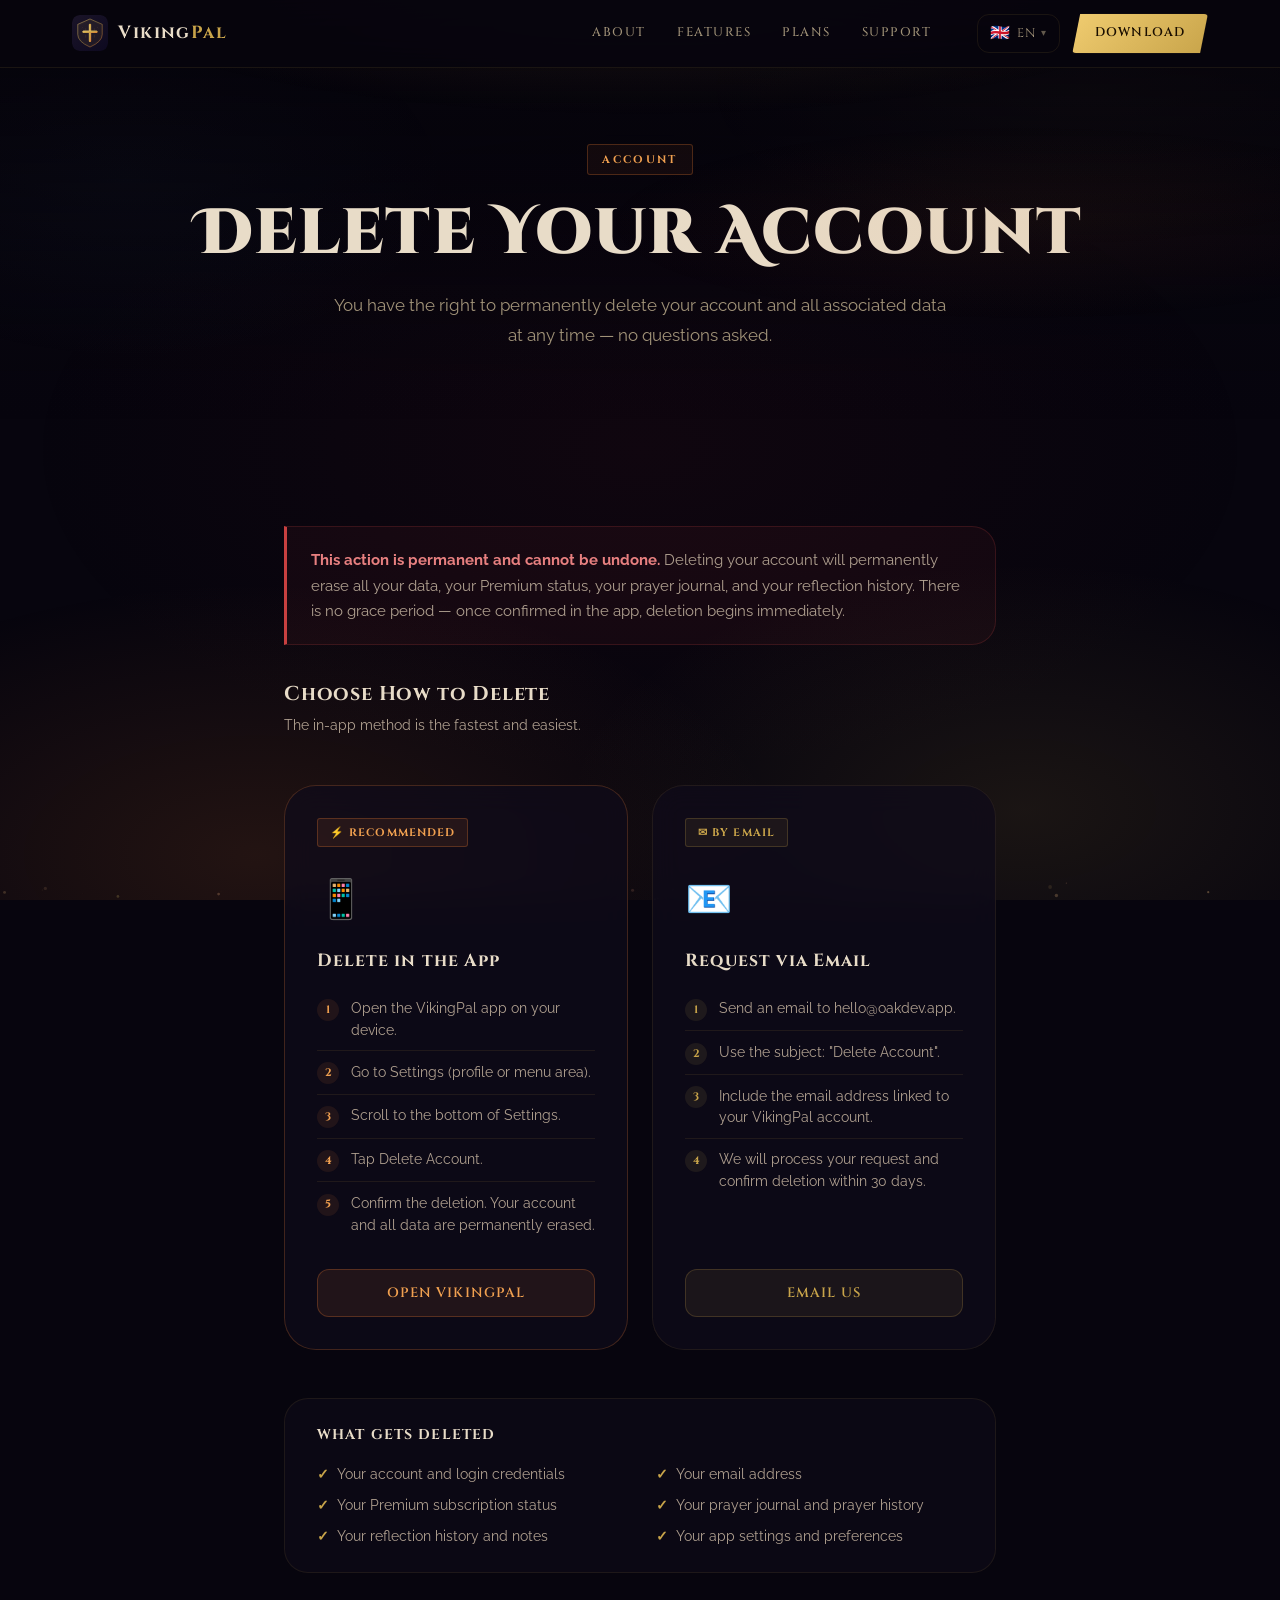
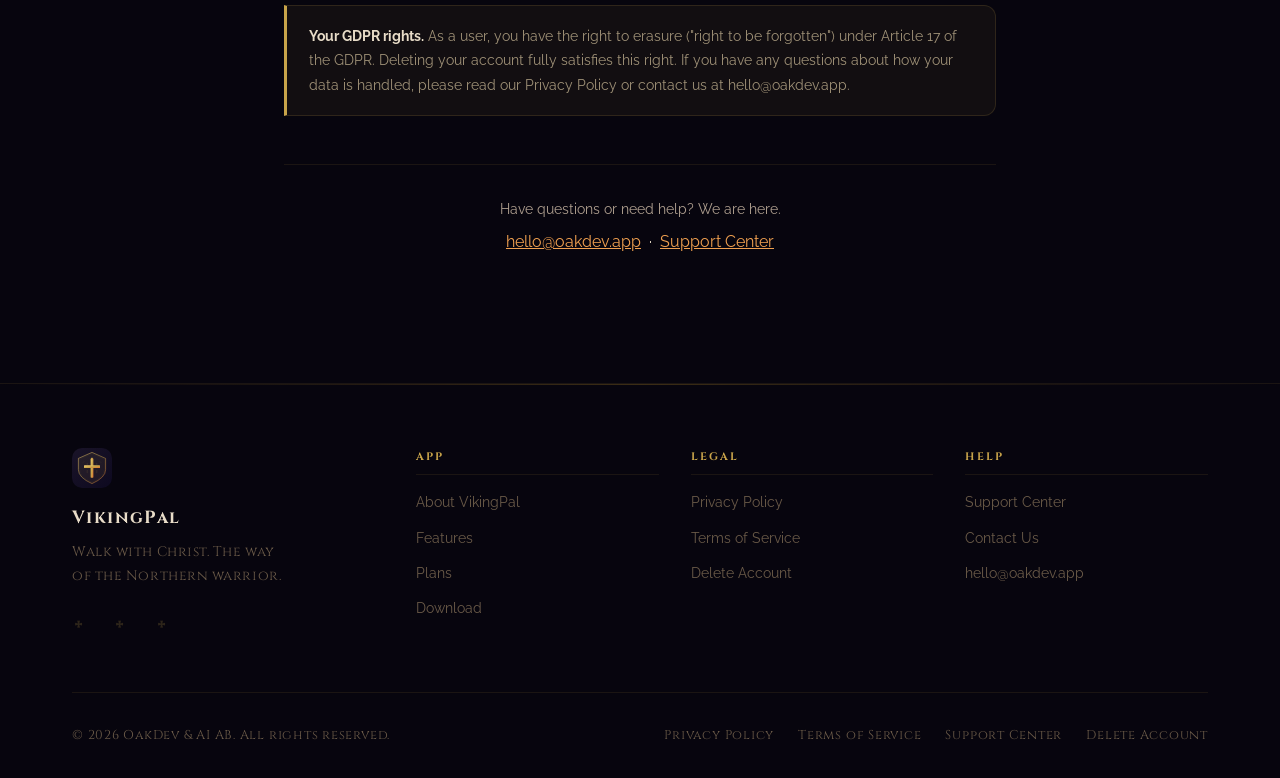
==== delete-account/index.html @ b7ed5de6 "Initial VikingPal site — Norse/Valhalla Christian companion landing page Complete site with Viking/V" ====
<!DOCTYPE html>
<html lang="en">
<head>
  <meta charset="UTF-8">
  <meta name="viewport" content="width=device-width, initial-scale=1.0">
  <title>Delete Account — VikingPal</title>
  <meta name="description" content="How to permanently delete your VikingPal account and all associated data. Two easy methods — in-app or by email.">
  <meta name="theme-color" content="#07050e">
  <meta name="robots" content="index, follow">
  <meta name="base-url" content="..">
  <link rel="canonical" href="https://vikingpal.oakdev.app/delete-account">
  <meta property="og:title" content="Delete Account — VikingPal">
  <meta property="og:description" content="Permanently delete your VikingPal account and all your data in seconds — directly from the app or by email.">
  <meta property="og:type" content="website">
  <link rel="icon" type="image/svg+xml" href="../assets/icon.svg">
  <link rel="preconnect" href="https://fonts.googleapis.com">
  <link rel="preconnect" href="https://fonts.gstatic.com" crossorigin>
  <link href="https://fonts.googleapis.com/css2?family=Cinzel+Decorative:wght@400;700;900&family=Cinzel:wght@400;500;600;700&family=Raleway:wght@300;400;500;600;700&display=swap" rel="stylesheet">
  <link rel="stylesheet" href="../css/styles.css">
  <link rel="stylesheet" href="../css/legal.css">
  <style>
    /* ── Delete Account page ─────────────────────────────── */
    .delete-wrap {
      max-width: 760px;
      margin: 0 auto;
      padding: 3rem 1.5rem 6rem;
    }
    .method-grid {
      display: grid;
      grid-template-columns: 1fr 1fr;
      gap: 1.5rem;
      margin: 3rem 0;
    }
    .method-card {
      background: rgba(15, 11, 26, 0.75);
      border: 1px solid var(--color-border);
      border-radius: var(--radius-xl);
      padding: 2rem;
      backdrop-filter: blur(14px);
      transition: var(--transition);
      display: flex;
      flex-direction: column;
    }
    .method-card:hover { border-color: var(--color-border-mid); }
    .method-card--primary  { border-color: rgba(224,120,48,0.25); }
    .method-card--primary:hover { border-color: rgba(224,120,48,0.50); }

    .method-card__badge {
      display: inline-flex;
      align-items: center;
      gap: 0.4rem;
      padding: 0.28rem 0.75rem;
      border-radius: 3px;
      font-size: 0.68rem;
      font-weight: 700;
      letter-spacing: 0.1em;
      text-transform: uppercase;
      margin-bottom: 1.25rem;
      width: fit-content;
      font-family: var(--font-heading);
    }
    .method-card--primary .method-card__badge {
      background: rgba(224,120,48,0.10);
      border: 1px solid rgba(224,120,48,0.28);
      color: var(--color-ember-bright);
    }
    .method-card--secondary .method-card__badge {
      background: rgba(200,164,74,0.08);
      border: 1px solid rgba(200,164,74,0.22);
      color: var(--color-gold);
    }
    .method-card__icon {
      font-size: 2.4rem;
      margin-bottom: 1rem;
    }
    .method-card__title {
      font-family: var(--font-heading);
      font-size: 1.1rem;
      font-weight: 700;
      color: var(--color-text);
      margin-bottom: 0.75rem;
      letter-spacing: 0.06em;
    }
    .method-card__steps {
      list-style: none;
      padding: 0;
      margin: 0 0 1.5rem;
      flex: 1;
    }
    .method-card__steps li {
      display: flex;
      align-items: flex-start;
      gap: 0.75rem;
      padding: 0.6rem 0;
      border-bottom: 1px solid var(--color-border);
      font-size: 0.9rem;
      color: var(--color-text-muted);
      line-height: 1.5;
    }
    .method-card__steps li:last-child { border-bottom: none; }
    .step-num {
      flex-shrink: 0;
      width: 22px;
      height: 22px;
      background: rgba(224,120,48,0.10);
      border-radius: 50%;
      display: flex;
      align-items: center;
      justify-content: center;
      font-size: 0.68rem;
      font-weight: 700;
      color: var(--color-ember-bright);
      margin-top: 0.1rem;
      font-family: var(--font-heading);
      flex-shrink: 0;
    }
    .method-card--secondary .step-num {
      background: rgba(200,164,74,0.10);
      color: var(--color-gold);
    }
    .method-card__cta {
      display: block;
      text-align: center;
      padding: 0.75rem 1.5rem;
      border-radius: var(--radius);
      font-size: 0.85rem;
      font-weight: 600;
      text-decoration: none;
      transition: var(--transition);
      font-family: var(--font-heading);
      letter-spacing: 0.08em;
      text-transform: uppercase;
    }
    .method-card--primary .method-card__cta {
      background: rgba(224,120,48,0.10);
      border: 1px solid rgba(224,120,48,0.28);
      color: var(--color-ember-bright);
    }
    .method-card--primary .method-card__cta:hover { background: rgba(224,120,48,0.20); }
    .method-card--secondary .method-card__cta {
      background: rgba(200,164,74,0.08);
      border: 1px solid rgba(200,164,74,0.22);
      color: var(--color-gold);
    }
    .method-card--secondary .method-card__cta:hover { background: rgba(200,164,74,0.16); }

    .warning-box {
      background: rgba(200,64,64,0.06);
      border: 1px solid rgba(200,64,64,0.20);
      border-left: 3px solid var(--color-red-bright);
      border-radius: 0 var(--radius-lg) var(--radius-lg) 0;
      padding: 1.25rem 1.5rem;
      margin: 2rem 0;
      font-size: 0.92rem;
      color: var(--color-text-muted);
      line-height: 1.75;
    }
    .warning-box strong { color: var(--color-red-light); }

    .data-list {
      background: rgba(15, 11, 26, 0.55);
      border: 1px solid var(--color-border);
      border-radius: var(--radius-lg);
      padding: 1.5rem 2rem;
      margin: 2rem 0;
    }
    .data-list h3 {
      font-family: var(--font-heading);
      font-size: 0.88rem;
      color: var(--color-text);
      margin-bottom: 1rem;
      letter-spacing: 0.08em;
      text-transform: uppercase;
    }
    .data-list ul {
      list-style: none;
      padding: 0;
      margin: 0;
      display: grid;
      grid-template-columns: 1fr 1fr;
      gap: 0.5rem 2rem;
    }
    .data-list ul li {
      font-size: 0.88rem;
      color: var(--color-text-muted);
      display: flex;
      align-items: center;
      gap: 0.5rem;
    }
    .data-list ul li::before {
      content: '✓';
      color: var(--color-gold);
      font-weight: 700;
      flex-shrink: 0;
    }
    .contact-alt {
      margin-top: 3rem;
      text-align: center;
      padding: 2rem;
      border-top: 1px solid var(--color-border);
    }
    .contact-alt p {
      font-size: 0.9rem;
      color: var(--color-text-muted);
      margin-bottom: 0.5rem;
    }
    .contact-alt a { color: var(--color-ember-bright); text-decoration: underline; }
    .methods-heading {
      font-family: var(--font-heading);
      font-size: 1.25rem;
      font-weight: 700;
      color: var(--color-text);
      margin-bottom: 0.25rem;
      letter-spacing: 0.04em;
    }
    .methods-sub {
      font-size: 0.88rem;
      color: var(--color-text-muted);
      margin-bottom: 0;
    }
    @media (max-width: 680px) {
      .method-grid { grid-template-columns: 1fr; }
      .data-list ul { grid-template-columns: 1fr; }
    }
  </style>
</head>
<body>

  <canvas class="ember-canvas" id="emberCanvas" aria-hidden="true"></canvas>

  <!-- NAVIGATION -->
  <nav class="nav nav--scrolled" id="nav" role="navigation" aria-label="Main">
    <div class="nav__container">
      <a href="/" class="nav__logo" aria-label="VikingPal — Home">
        <img src="../assets/icon.svg" alt="VikingPal" class="nav__logo-img">
        <span class="nav__logo-name">Viking<span>Pal</span></span>
      </a>
      <div class="nav__links" id="navLinks">
        <a href="/#about"    class="nav__link" data-i18n="nav.about">About</a>
        <a href="/#features" class="nav__link" data-i18n="nav.features">Features</a>
        <a href="/#plans"    class="nav__link" data-i18n="nav.plans">Plans</a>
        <a href="/support"   class="nav__link" data-i18n="nav.support">Support</a>
      </div>
      <div class="nav__right">
        <div class="nav__lang" id="langSwitcher">
          <button class="nav__lang-btn" id="langBtn" aria-haspopup="true" aria-expanded="false">
            <span class="lang-flag" id="langFlag">🇬🇧</span>
            <span class="lang-code" id="langCode">EN</span>
            <span class="lang-chevron" aria-hidden="true">▾</span>
          </button>
          <div class="nav__lang-dropdown" id="langDropdown" role="listbox" aria-label="Select language">
            <button class="nav__lang-option active" data-lang="en" role="option" aria-selected="true">
              <span class="opt-flag">🇬🇧</span><span class="opt-name">English</span>
            </button>
          </div>
        </div>
        <a href="/#download" class="btn btn--gold nav__cta" data-i18n="nav.download">Download</a>
        <button class="nav__hamburger" id="hamburger" aria-label="Open menu" aria-expanded="false">
          <span></span><span></span><span></span>
        </button>
      </div>
    </div>
  </nav>

  <!-- PAGE HERO -->
  <header class="page-hero" role="banner">
    <div class="page-hero__inner">
      <div class="page-hero__badge" data-i18n="delete.badge">Account</div>
      <h1 class="page-hero__title" data-i18n="delete.title">Delete Your Account</h1>
      <p class="page-hero__subtitle" data-i18n="delete.subtitle">
        You have the right to permanently delete your account and all associated data at any time — no questions asked.
      </p>
    </div>
  </header>

  <!-- CONTENT -->
  <div class="container">
    <div class="delete-wrap">

      <!-- Warning -->
      <div class="warning-box">
        <strong data-i18n="delete.warning_title">This action is permanent and cannot be undone.</strong>
        <span data-i18n="delete.warning_body"> Deleting your account will permanently erase all your data, your Premium status, your prayer journal, and your reflection history. There is no grace period — once confirmed in the app, deletion begins immediately.</span>
      </div>

      <!-- Method heading -->
      <h2 class="methods-heading" data-i18n="delete.methods_title">Choose How to Delete</h2>
      <p class="methods-sub" data-i18n="delete.methods_sub">The in-app method is the fastest and easiest.</p>

      <div class="method-grid">

        <!-- In-app -->
        <div class="method-card method-card--primary">
          <div class="method-card__badge" data-i18n="delete.method1_badge">⚡ Recommended</div>
          <div class="method-card__icon" aria-hidden="true">📱</div>
          <div class="method-card__title" data-i18n="delete.method1_title">Delete in the App</div>
          <ol class="method-card__steps">
            <li><span class="step-num">1</span><span data-i18n="delete.step1">Open the VikingPal app on your device.</span></li>
            <li><span class="step-num">2</span><span data-i18n="delete.step2">Go to <strong>Settings</strong> (profile or menu area).</span></li>
            <li><span class="step-num">3</span><span data-i18n="delete.step3">Scroll to the bottom of Settings.</span></li>
            <li><span class="step-num">4</span><span data-i18n="delete.step4">Tap <strong>Delete Account</strong>.</span></li>
            <li><span class="step-num">5</span><span data-i18n="delete.step5">Confirm the deletion. Your account and all data are permanently erased.</span></li>
          </ol>
          <a href="/#download" class="method-card__cta" data-i18n="delete.method1_cta">Open VikingPal</a>
        </div>

        <!-- Email -->
        <div class="method-card method-card--secondary">
          <div class="method-card__badge" data-i18n="delete.method2_badge">✉ By Email</div>
          <div class="method-card__icon" aria-hidden="true">📧</div>
          <div class="method-card__title" data-i18n="delete.method2_title">Request via Email</div>
          <ol class="method-card__steps">
            <li><span class="step-num">1</span><span data-i18n="delete.estep1">Send an email to <strong>hello@oakdev.app</strong>.</span></li>
            <li><span class="step-num">2</span><span data-i18n="delete.estep2">Use the subject: <strong>"Delete Account"</strong>.</span></li>
            <li><span class="step-num">3</span><span data-i18n="delete.estep3">Include the email address linked to your VikingPal account.</span></li>
            <li><span class="step-num">4</span><span data-i18n="delete.estep4">We will process your request and confirm deletion within <strong>30 days</strong>.</span></li>
          </ol>
          <a href="mailto:hello@oakdev.app?subject=Delete%20Account" class="method-card__cta" data-i18n="delete.method2_cta">Email Us</a>
        </div>

      </div>

      <!-- What gets deleted -->
      <div class="data-list">
        <h3 data-i18n="delete.data_title">What Gets Deleted</h3>
        <ul>
          <li data-i18n="delete.data1">Your account and login credentials</li>
          <li data-i18n="delete.data2">Your email address</li>
          <li data-i18n="delete.data3">Your Premium subscription status</li>
          <li data-i18n="delete.data4">Your prayer journal and prayer history</li>
          <li data-i18n="delete.data5">Your reflection history and notes</li>
          <li data-i18n="delete.data6">Your app settings and preferences</li>
        </ul>
      </div>

      <!-- GDPR note -->
      <div class="legal-highlight legal-highlight--gold">
        <strong data-i18n="delete.gdpr_title">Your GDPR rights.</strong>
        <span data-i18n="delete.gdpr_body"> As a user, you have the right to erasure ("right to be forgotten") under Article 17 of the GDPR. Deleting your account fully satisfies this right. If you have any questions about how your data is handled, please read our <a href="/privacy" style="color: inherit; text-decoration: underline;">Privacy Policy</a> or contact us at <a href="mailto:hello@oakdev.app" style="color: inherit; text-decoration: underline;">hello@oakdev.app</a>.</span>
      </div>

      <!-- Contact alt -->
      <div class="contact-alt">
        <p data-i18n="delete.questions">Have questions or need help? We are here.</p>
        <a href="mailto:hello@oakdev.app">hello@oakdev.app</a>
        &nbsp;·&nbsp;
        <a href="/support" data-i18n="delete.support_link">Support Center</a>
      </div>

    </div>
  </div>

  <!-- FOOTER -->
  <footer class="footer" role="contentinfo">
    <div class="container">
      <div class="footer__top">
        <div class="footer__brand">
          <img src="../assets/icon.svg" alt="VikingPal" class="footer__logo">
          <div class="footer__brand-name">VikingPal</div>
          <p class="footer__tagline" data-i18n="footer.tagline">Walk with Christ. The way of the Northern warrior.</p>
          <span class="footer__rune" aria-hidden="true">᛭ ᛭ ᛭</span>
        </div>
        <nav class="footer__links" aria-label="Footer navigation">
          <div class="footer__col">
            <span class="footer__col-title" data-i18n="footer.col1">App</span>
            <a href="/#about"    data-i18n="footer.about">About VikingPal</a>
            <a href="/#features" data-i18n="footer.features">Features</a>
            <a href="/#plans"    data-i18n="footer.plans">Plans</a>
            <a href="/#download" data-i18n="footer.dl">Download</a>
          </div>
          <div class="footer__col">
            <span class="footer__col-title" data-i18n="footer.col2">Legal</span>
            <a href="/privacy"        data-i18n="footer.privacy">Privacy Policy</a>
            <a href="/terms"          data-i18n="footer.terms">Terms of Service</a>
            <a href="/delete-account" data-i18n="footer.delete">Delete Account</a>
          </div>
          <div class="footer__col">
            <span class="footer__col-title" data-i18n="footer.col3">Help</span>
            <a href="/support"         data-i18n="footer.support_center">Support Center</a>
            <a href="/support#contact" data-i18n="footer.contact">Contact Us</a>
            <a href="mailto:hello@oakdev.app" class="footer__email">hello@oakdev.app</a>
          </div>
        </nav>
      </div>
      <div class="footer__bottom">
        <p>© <span id="copyrightYear">2026</span> OakDev &amp; AI AB. All rights reserved.</p>
        <div class="footer__bottom-links">
          <a href="/privacy"        data-i18n="footer.privacy">Privacy</a>
          <a href="/terms"          data-i18n="footer.terms">Terms</a>
          <a href="/support"        data-i18n="footer.support_center">Support</a>
          <a href="/delete-account" data-i18n="footer.delete">Delete Account</a>
        </div>
      </div>
    </div>
  </footer>

  <script>document.getElementById('copyrightYear').textContent = new Date().getFullYear();</script>
  <script src="../js/i18n.js"></script>
</body>
</html>
---- css/styles.css ----
/* ============================================================
   VIKINGPAL — Daily Christian Companion
   Website Stylesheet · OakDev & AI AB © 2026
   Norse / Valhalla Design Language
   ============================================================ */

/* ===== GOOGLE FONTS ===== */
@import url('https://fonts.googleapis.com/css2?family=Cinzel+Decorative:wght@400;700;900&family=Cinzel:wght@400;500;600;700&family=Raleway:wght@300;400;500;600;700&display=swap');

/* ===== RESET ===== */
*, *::before, *::after { box-sizing: border-box; margin: 0; padding: 0; }
html { scroll-behavior: smooth; font-size: 16px; }
body { font-family: var(--font-body); background-color: var(--color-bg); color: var(--color-text); line-height: 1.65; overflow-x: hidden; }
img  { max-width: 100%; height: auto; display: block; }
a    { text-decoration: none; color: inherit; transition: var(--transition); }
ul   { list-style: none; }
button { font-family: inherit; cursor: pointer; border: none; background: none; }

/* ===== CUSTOM PROPERTIES ===== */
:root {
  /* ── Backgrounds ── */
  --color-bg:      #07050e;
  --color-bg-2:    #0f0b1a;
  --color-bg-3:    #050308;
  --color-bg-card: rgba(18, 13, 28, 0.65);

  /* ── Norse Gold ── */
  --color-gold:        #c8a44a;
  --color-gold-bright: #f0cc70;
  --color-gold-dim:    #8a6820;
  --color-gold-glow:   rgba(200, 164, 74, 0.22);

  /* ── Viking Blood ── */
  --color-red:        #8b1c1c;
  --color-red-mid:    #b03030;
  --color-red-bright: #c84040;
  --color-red-light:  #e88080;
  --color-red-glow:   rgba(200, 64, 64, 0.20);

  /* ── Ember / Fire ── */
  --color-ember:       #e07830;
  --color-ember-bright:#f0a050;
  --color-ember-glow:  rgba(224, 120, 48, 0.20);

  /* ── Steel / Frost ── */
  --color-steel:       #4a7a9b;
  --color-steel-light: #7aabcc;

  /* ── Text ── */
  --color-text:       #e8dcc8;
  --color-text-dim:   #a09278;
  --color-text-dimmer:#6a5a48;
  --color-text-muted: #b0a090;

  /* ── Surfaces ── */
  --color-surface:      rgba(15, 11, 26, 0.60);
  --color-surface-mid:  rgba(15, 11, 26, 0.80);
  --color-surface-high: rgba(15, 11, 26, 0.92);

  /* ── Borders ── */
  --color-border:        rgba(200, 164, 74, 0.10);
  --color-border-mid:    rgba(200, 164, 74, 0.25);
  --color-border-bright: rgba(200, 164, 74, 0.50);

  /* ── Typography ── */
  --font-display: 'Cinzel Decorative', 'Cinzel', Georgia, serif;
  --font-heading: 'Cinzel', Georgia, serif;
  --font-body:    'Raleway', -apple-system, BlinkMacSystemFont, sans-serif;

  /* ── Spacing ── */
  --space-xs:  0.5rem;
  --space-sm:  1rem;
  --space-md:  1.5rem;
  --space-lg:  2rem;
  --space-xl:  3rem;
  --space-2xl: 5rem;
  --space-3xl: 8rem;

  /* ── Layout ── */
  --container: 1200px;
  --radius:    12px;
  --radius-md: 18px;
  --radius-lg: 24px;
  --radius-xl: 32px;

  /* ── Motion ── */
  --transition:      all 0.35s cubic-bezier(0.4, 0, 0.2, 1);
  --transition-slow: all 0.65s cubic-bezier(0.4, 0, 0.2, 1);

  /* ── Shadows / Glows ── */
  --glow-gold:   0 0 60px rgba(200, 164, 74, 0.25);
  --glow-red:    0 0 60px rgba(200, 64, 64, 0.22);
  --glow-ember:  0 0 60px rgba(224, 120, 48, 0.20);
  --shadow-card: 0 8px 48px rgba(0, 0, 0, 0.65);
  --shadow-hover:0 20px 72px rgba(0, 0, 0, 0.75);
}

/* ===== ATMOSPHERIC BACKGROUND ===== */
body::before {
  content: '';
  position: fixed;
  inset: 0;
  background:
    radial-gradient(ellipse 75% 55% at 20% 95%,  rgba(224,120,48,0.13) 0%, transparent 55%),
    radial-gradient(ellipse 65% 50% at 80% 90%,  rgba(200,164,74,0.10) 0%, transparent 55%),
    radial-gradient(ellipse 80% 60% at 50% 50%,  rgba(139,28,28,0.07) 0%, transparent 60%),
    radial-gradient(ellipse 60% 35% at 85% 10%,  rgba(200,164,74,0.06) 0%, transparent 50%),
    radial-gradient(ellipse 50% 40% at 10% 20%,  rgba(74,122,155,0.06) 0%, transparent 50%);
  pointer-events: none;
  z-index: -3;
  will-change: transform;
  transform: translateZ(0);
}
body::after {
  content: '';
  position: fixed;
  top: 0; left: 0; right: 0;
  height: 420px;
  background: linear-gradient(180deg,
    rgba(5, 3, 10, 0.80) 0%,
    rgba(5, 3, 10, 0.25) 60%,
    transparent 100%);
  pointer-events: none;
  z-index: -2;
}

/* ===== EMBER CANVAS ===== */
.ember-canvas {
  position: fixed;
  inset: 0;
  pointer-events: none;
  z-index: -1;
  opacity: 0.75;
}

/* ===== CONTAINER ===== */
.container {
  max-width: var(--container);
  margin: 0 auto;
  padding: 0 2rem;
}

/* ===== TYPOGRAPHY ===== */
.display-title {
  font-family: var(--font-display);
  font-size: clamp(2.4rem, 6vw, 5rem);
  font-weight: 900;
  color: var(--color-text);
  line-height: 1.1;
  letter-spacing: 0.02em;
}
.section-title {
  font-family: var(--font-heading);
  font-size: clamp(1.8rem, 4vw, 2.8rem);
  font-weight: 700;
  color: var(--color-text);
  line-height: 1.2;
  letter-spacing: 0.04em;
}
.section-title em,
.display-title em {
  font-style: normal;
  background: linear-gradient(135deg, var(--color-gold-bright), var(--color-gold), var(--color-ember));
  -webkit-background-clip: text;
  -webkit-text-fill-color: transparent;
  background-clip: text;
}
.section-copy {
  font-size: 1.05rem;
  color: var(--color-text-dim);
  line-height: 1.85;
  max-width: 620px;
}
.eyebrow {
  display: inline-flex;
  align-items: center;
  gap: 0.6rem;
  font-family: var(--font-heading);
  font-size: 0.72rem;
  font-weight: 600;
  letter-spacing: 0.28em;
  text-transform: uppercase;
  color: var(--color-gold);
  margin-bottom: 1.25rem;
}
.eyebrow::before {
  content: '';
  display: block;
  width: 24px;
  height: 1px;
  background: var(--color-gold);
  opacity: 0.6;
}

/* ===== BUTTONS ===== */
.btn {
  display: inline-flex;
  align-items: center;
  justify-content: center;
  gap: 0.75rem;
  padding: 0.9rem 2.2rem;
  border-radius: 4px;
  font-family: var(--font-heading);
  font-weight: 600;
  font-size: 0.88rem;
  letter-spacing: 0.1em;
  text-transform: uppercase;
  transition: var(--transition);
  cursor: pointer;
  position: relative;
  overflow: hidden;
}
.btn::after {
  content: '';
  position: absolute;
  inset: 0;
  background: rgba(255,255,255,0.06);
  opacity: 0;
  transition: opacity 0.2s;
}
.btn:hover::after { opacity: 1; }

.btn--gold {
  background: linear-gradient(135deg, var(--color-gold-bright), var(--color-gold));
  color: #1a0e00;
  box-shadow: 0 4px 28px var(--color-gold-glow);
  clip-path: polygon(8px 0%, 100% 0%, calc(100% - 8px) 100%, 0% 100%);
}
.btn--gold:hover {
  transform: translateY(-2px);
  box-shadow: 0 10px 40px rgba(200,164,74,0.45);
}

.btn--outline {
  background: transparent;
  border: 1px solid var(--color-border-mid);
  color: var(--color-text-dim);
  clip-path: polygon(8px 0%, 100% 0%, calc(100% - 8px) 100%, 0% 100%);
}
.btn--outline:hover {
  border-color: var(--color-gold);
  color: var(--color-gold);
  transform: translateY(-2px);
}

.btn--red {
  background: linear-gradient(135deg, var(--color-red-bright), var(--color-red));
  color: var(--color-text);
  box-shadow: 0 4px 24px var(--color-red-glow);
  clip-path: polygon(8px 0%, 100% 0%, calc(100% - 8px) 100%, 0% 100%);
}
.btn--red:hover {
  transform: translateY(-2px);
  box-shadow: 0 8px 36px rgba(200,64,64,0.40);
}

.btn--store {
  background: rgba(255,255,255,0.05);
  border: 1px solid rgba(200,164,74,0.20);
  color: var(--color-text);
  padding: 0.8rem 1.8rem;
  border-radius: var(--radius);
  clip-path: none;
  letter-spacing: 0.04em;
}
.btn--store:hover {
  background: rgba(200,164,74,0.10);
  border-color: rgba(200,164,74,0.40);
  transform: translateY(-2px);
}

/* ===== PANEL (card) ===== */
.panel {
  background: var(--color-bg-card);
  border: 1px solid var(--color-border);
  border-radius: var(--radius-lg);
  backdrop-filter: blur(14px);
  transition: var(--transition);
}
.panel:hover {
  border-color: var(--color-border-mid);
  box-shadow: var(--shadow-card);
}

/* ===== RUNE DIVIDER ===== */
.rune-divider {
  display: flex;
  align-items: center;
  gap: 1.5rem;
  margin: 0 auto;
  justify-content: center;
  opacity: 0.35;
  padding: 1rem 0;
}
.rune-divider::before,
.rune-divider::after {
  content: '';
  flex: 1;
  height: 1px;
  background: linear-gradient(90deg, transparent, var(--color-gold), transparent);
  max-width: 160px;
}
.rune-divider__glyph {
  color: var(--color-gold);
  font-family: var(--font-heading);
  font-size: 1.2rem;
  letter-spacing: 0.5em;
}

/* ===== NAVIGATION ===== */
.nav {
  position: fixed;
  top: 0; left: 0; right: 0;
  z-index: 100;
  padding: 1.4rem 0;
  transition: var(--transition-slow);
}
.nav--scrolled {
  background: rgba(7, 5, 14, 0.92);
  padding: 0.85rem 0;
  border-bottom: 1px solid var(--color-border);
  backdrop-filter: blur(18px);
}
.nav__container {
  max-width: var(--container);
  margin: 0 auto;
  padding: 0 2rem;
  display: flex;
  align-items: center;
  gap: 2rem;
}
.nav__logo {
  display: flex;
  align-items: center;
  gap: 0.65rem;
  flex-shrink: 0;
}
.nav__logo-img {
  width: 36px;
  height: 36px;
  border-radius: 8px;
}
.nav__logo-name {
  font-family: var(--font-heading);
  font-size: 1.1rem;
  font-weight: 700;
  color: var(--color-text);
  letter-spacing: 0.08em;
}
.nav__logo-name span {
  color: var(--color-gold);
}
.nav__links {
  display: flex;
  align-items: center;
  gap: 0.25rem;
  margin-left: auto;
}
.nav__link {
  font-family: var(--font-heading);
  font-size: 0.78rem;
  font-weight: 500;
  letter-spacing: 0.12em;
  text-transform: uppercase;
  color: var(--color-text-dim);
  padding: 0.5rem 0.85rem;
  border-radius: var(--radius);
  transition: var(--transition);
}
.nav__link:hover { color: var(--color-gold); }
.nav__right {
  display: flex;
  align-items: center;
  gap: 0.75rem;
  flex-shrink: 0;
}
.nav__cta {
  font-size: 0.78rem;
  padding: 0.6rem 1.4rem;
}

/* ── Language Switcher ── */
.nav__lang { position: relative; }
.nav__lang-btn {
  display: flex;
  align-items: center;
  gap: 0.35rem;
  padding: 0.45rem 0.75rem;
  border-radius: var(--radius);
  border: 1px solid var(--color-border);
  color: var(--color-text-dim);
  font-size: 0.78rem;
  font-family: var(--font-heading);
  letter-spacing: 0.08em;
  transition: var(--transition);
  background: transparent;
  cursor: pointer;
}
.nav__lang-btn:hover { border-color: var(--color-border-mid); color: var(--color-text); }
.lang-flag { font-size: 1rem; }
.lang-chevron { font-size: 0.65rem; opacity: 0.6; }
.nav__lang-dropdown {
  position: absolute;
  top: calc(100% + 8px);
  right: 0;
  background: rgba(12, 9, 20, 0.97);
  border: 1px solid var(--color-border-mid);
  border-radius: var(--radius-md);
  padding: 0.5rem;
  min-width: 170px;
  box-shadow: 0 16px 48px rgba(0,0,0,0.6);
  backdrop-filter: blur(16px);
  opacity: 0;
  transform: translateY(-6px) scale(0.97);
  pointer-events: none;
  transition: opacity 0.2s, transform 0.2s;
}
.nav__lang-dropdown.open {
  opacity: 1;
  transform: translateY(0) scale(1);
  pointer-events: all;
}
.nav__lang-option {
  display: flex;
  align-items: center;
  gap: 0.6rem;
  width: 100%;
  padding: 0.55rem 0.75rem;
  border-radius: 8px;
  font-size: 0.83rem;
  color: var(--color-text-dim);
  cursor: pointer;
  transition: var(--transition);
  background: transparent;
  border: none;
  font-family: var(--font-body);
  text-align: left;
}
.nav__lang-option:hover { background: rgba(200,164,74,0.08); color: var(--color-text); }
.nav__lang-option.active { color: var(--color-gold); }
.opt-flag { font-size: 1rem; }

/* ── Hamburger ── */
.nav__hamburger {
  display: none;
  flex-direction: column;
  gap: 5px;
  padding: 0.4rem;
  cursor: pointer;
  background: transparent;
  border: none;
}
.nav__hamburger span {
  display: block;
  width: 22px;
  height: 2px;
  background: var(--color-text-dim);
  border-radius: 2px;
  transition: var(--transition);
}
.nav__hamburger.open span:nth-child(1) { transform: translateY(7px) rotate(45deg); }
.nav__hamburger.open span:nth-child(2) { opacity: 0; }
.nav__hamburger.open span:nth-child(3) { transform: translateY(-7px) rotate(-45deg); }

/* ===== SCROLL PROGRESS ===== */
.scroll-progress {
  position: fixed;
  top: 0; left: 0;
  height: 2px;
  width: 0%;
  background: linear-gradient(90deg, var(--color-red-bright), var(--color-gold), var(--color-ember));
  z-index: 200;
  transition: width 0.1s linear;
}

/* ===== HERO ===== */
.hero-section {
  min-height: 100svh;
  display: flex;
  align-items: center;
  padding: 8rem 0 5rem;
  position: relative;
  overflow: hidden;
}

/* ── Hero decorative orbs ── */
.hero-backdrop { position: absolute; inset: 0; pointer-events: none; overflow: hidden; }
.hero-orb {
  position: absolute;
  border-radius: 50%;
  filter: blur(90px);
  opacity: 0.6;
}
.hero-orb--gold {
  width: 600px; height: 600px;
  background: radial-gradient(circle, rgba(200,164,74,0.30) 0%, transparent 70%);
  bottom: -200px; left: -100px;
  animation: orbFloat 12s ease-in-out infinite;
}
.hero-orb--ember {
  width: 500px; height: 500px;
  background: radial-gradient(circle, rgba(224,120,48,0.22) 0%, transparent 70%);
  bottom: -100px; right: -80px;
  animation: orbFloat 15s ease-in-out infinite reverse;
}
.hero-orb--steel {
  width: 400px; height: 400px;
  background: radial-gradient(circle, rgba(74,122,155,0.15) 0%, transparent 70%);
  top: 10%; right: 10%;
  animation: orbFloat 18s ease-in-out infinite 3s;
}

@keyframes orbFloat {
  0%, 100% { transform: translate(0, 0); }
  33% { transform: translate(30px, -25px); }
  66% { transform: translate(-20px, 20px); }
}

/* ── Valhalla gate decoration ── */
.hero-gate {
  position: absolute;
  top: 0; left: 50%;
  transform: translateX(-50%);
  width: 100%;
  max-width: 900px;
  height: 100%;
  pointer-events: none;
  opacity: 0.05;
}

.hero-grid {
  display: grid;
  grid-template-columns: 1fr 1fr;
  gap: 4rem;
  align-items: center;
  position: relative;
  z-index: 1;
}

.hero-copy { max-width: 560px; }

.hero-eyebrow {
  display: inline-flex;
  align-items: center;
  gap: 0.6rem;
  font-family: var(--font-heading);
  font-size: 0.7rem;
  font-weight: 600;
  letter-spacing: 0.30em;
  text-transform: uppercase;
  color: var(--color-ember-bright);
  margin-bottom: 1.5rem;
  padding: 0.4rem 1rem;
  border: 1px solid rgba(224,120,48,0.25);
  border-radius: 3px;
  background: rgba(224,120,48,0.06);
}
.hero-eyebrow .dot { width: 5px; height: 5px; border-radius: 50%; background: var(--color-ember); flex-shrink: 0; }

.hero-title {
  font-family: var(--font-display);
  font-size: clamp(2.8rem, 6.5vw, 5.5rem);
  font-weight: 900;
  line-height: 1.05;
  letter-spacing: 0.02em;
  color: var(--color-text);
  margin-bottom: 1.5rem;
}
.hero-title .text-gradient {
  background: linear-gradient(135deg, var(--color-gold-bright) 0%, var(--color-gold) 40%, var(--color-ember) 100%);
  -webkit-background-clip: text;
  -webkit-text-fill-color: transparent;
  background-clip: text;
}

.hero-desc {
  font-size: 1.1rem;
  color: var(--color-text-dim);
  line-height: 1.85;
  margin-bottom: 2.5rem;
  max-width: 480px;
}

.hero-actions {
  display: flex;
  align-items: center;
  gap: 1rem;
  flex-wrap: wrap;
  margin-bottom: 3rem;
}

.hero-proof {
  display: flex;
  align-items: center;
  gap: 2rem;
  padding-top: 2rem;
  border-top: 1px solid var(--color-border);
}
.hero-proof-item { text-align: left; }
.hero-proof-item strong {
  display: block;
  font-family: var(--font-heading);
  font-size: 1.9rem;
  font-weight: 700;
  color: var(--color-gold-bright);
  line-height: 1;
  margin-bottom: 0.2rem;
}
.hero-proof-item span {
  font-size: 0.78rem;
  color: var(--color-text-dimmer);
  letter-spacing: 0.06em;
  font-family: var(--font-heading);
  text-transform: uppercase;
}
.hero-proof-divider {
  width: 1px;
  height: 36px;
  background: var(--color-border);
  flex-shrink: 0;
}

/* ── Hero visual / shield ── */
.hero-visual {
  display: flex;
  justify-content: center;
  align-items: center;
  position: relative;
}
.hero-shield-wrap {
  position: relative;
  width: 420px;
  height: 420px;
  display: flex;
  align-items: center;
  justify-content: center;
}
.hero-shield-ring {
  position: absolute;
  inset: 0;
  animation: shieldSpin 30s linear infinite;
}
@keyframes shieldSpin {
  from { transform: rotate(0deg); }
  to   { transform: rotate(360deg); }
}
.hero-shield-ring--reverse { animation-direction: reverse; animation-duration: 45s; }

.hero-shield-glow {
  position: absolute;
  inset: 10%;
  border-radius: 50%;
  background: radial-gradient(circle, rgba(200,164,74,0.25) 0%, rgba(224,120,48,0.12) 40%, transparent 70%);
  filter: blur(20px);
  animation: glowPulse 4s ease-in-out infinite;
}
@keyframes glowPulse {
  0%, 100% { opacity: 0.7; transform: scale(1); }
  50%       { opacity: 1;   transform: scale(1.08); }
}

.hero-icon-svg {
  width: 200px;
  height: 200px;
  filter: drop-shadow(0 0 30px rgba(200,164,74,0.5));
  animation: iconFloat 6s ease-in-out infinite;
  position: relative;
  z-index: 2;
}
@keyframes iconFloat {
  0%, 100% { transform: translateY(0px); }
  50%       { transform: translateY(-12px); }
}

/* ── Floating tags ── */
.hero-tag {
  position: absolute;
  background: rgba(12, 9, 20, 0.90);
  border: 1px solid var(--color-border-mid);
  border-radius: var(--radius-md);
  padding: 0.6rem 1rem;
  backdrop-filter: blur(12px);
  display: flex;
  align-items: center;
  gap: 0.7rem;
  z-index: 3;
}
.hero-tag--top    { top: 8%; right: -8%; }
.hero-tag--bottom { bottom: 8%; left: -8%; }
.hero-tag strong {
  display: block;
  font-family: var(--font-heading);
  font-size: 0.78rem;
  color: var(--color-text);
  letter-spacing: 0.06em;
}
.hero-tag span {
  font-size: 0.72rem;
  color: var(--color-text-dimmer);
}
.hero-tag-dot {
  width: 8px;
  height: 8px;
  border-radius: 50%;
  background: var(--color-gold);
  flex-shrink: 0;
  box-shadow: 0 0 8px var(--color-gold);
  animation: tagDotPulse 2.5s ease-in-out infinite;
}
@keyframes tagDotPulse {
  0%, 100% { box-shadow: 0 0 4px var(--color-gold); }
  50%       { box-shadow: 0 0 14px var(--color-gold), 0 0 24px rgba(200,164,74,0.5); }
}

/* ===== SECTIONS ===== */
section {
  padding: var(--space-3xl) 0;
  position: relative;
}
.section-heading {
  margin-bottom: 3.5rem;
}
.section-heading.is-centered {
  text-align: center;
}
.section-heading.is-centered .section-copy {
  margin: 0 auto;
}
.section-heading .eyebrow { margin-bottom: 0.75rem; }

/* ── About grid ── */
.about-section { overflow: hidden; }
.about-intro {
  display: grid;
  grid-template-columns: 1fr 1fr;
  gap: 5rem;
  align-items: center;
  margin-bottom: 5rem;
}
.about-tagline {
  font-family: var(--font-heading);
  font-size: clamp(1.5rem, 3.5vw, 2.4rem);
  font-weight: 700;
  color: var(--color-text);
  line-height: 1.3;
  letter-spacing: 0.03em;
}
.about-tagline em {
  font-style: normal;
  color: var(--color-gold-bright);
}
.about-desc {
  font-size: 1.02rem;
  color: var(--color-text-dim);
  line-height: 1.9;
}
.about-badges {
  display: flex;
  flex-wrap: wrap;
  gap: 0.6rem;
  margin-top: 1.5rem;
}
.badge {
  display: inline-flex;
  align-items: center;
  gap: 0.4rem;
  font-family: var(--font-heading);
  font-size: 0.68rem;
  font-weight: 600;
  letter-spacing: 0.14em;
  text-transform: uppercase;
  padding: 0.35rem 0.8rem;
  border-radius: 4px;
  border: 1px solid var(--color-border-mid);
  color: var(--color-text-dimmer);
  background: rgba(255,255,255,0.025);
}
.badge--gold { border-color: rgba(200,164,74,0.35); color: var(--color-gold); background: rgba(200,164,74,0.06); }
.badge--red  { border-color: rgba(200,64,64,0.35); color: var(--color-red-light); background: rgba(200,64,64,0.06); }

.about-feature-grid {
  display: grid;
  grid-template-columns: repeat(3, 1fr);
  gap: 1.5rem;
}
.about-feature-card {
  padding: 1.8rem;
  border-radius: var(--radius-lg);
  background: var(--color-bg-card);
  border: 1px solid var(--color-border);
  transition: var(--transition);
}
.about-feature-card:hover {
  border-color: var(--color-border-mid);
  transform: translateY(-3px);
  box-shadow: 0 12px 40px rgba(0,0,0,0.4);
}
.about-feature-card__icon {
  width: 42px;
  height: 42px;
  background: rgba(200,164,74,0.10);
  border: 1px solid rgba(200,164,74,0.20);
  border-radius: 10px;
  display: flex;
  align-items: center;
  justify-content: center;
  margin-bottom: 1rem;
  color: var(--color-gold);
}
.about-feature-card__title {
  font-family: var(--font-heading);
  font-size: 0.95rem;
  font-weight: 700;
  color: var(--color-text);
  letter-spacing: 0.05em;
  margin-bottom: 0.5rem;
}
.about-feature-card__text {
  font-size: 0.88rem;
  color: var(--color-text-dim);
  line-height: 1.75;
}

/* ── Verse quote ── */
.verse-section {
  padding: var(--space-xl) 0;
  position: relative;
  overflow: hidden;
}
.verse-section::before {
  content: '';
  position: absolute;
  inset: 0;
  background:
    radial-gradient(ellipse 90% 100% at 50% 50%, rgba(200,164,74,0.07) 0%, transparent 60%);
  pointer-events: none;
}
.verse-inner {
  max-width: 780px;
  margin: 0 auto;
  text-align: center;
  padding: 4rem 2rem;
  position: relative;
}
.verse-ornament {
  font-family: var(--font-heading);
  font-size: 2rem;
  color: var(--color-gold);
  opacity: 0.25;
  letter-spacing: 1em;
  display: block;
  margin-bottom: 2rem;
}
.verse-text {
  font-family: var(--font-heading);
  font-size: clamp(1.15rem, 2.5vw, 1.5rem);
  font-weight: 400;
  color: var(--color-text);
  line-height: 1.7;
  letter-spacing: 0.02em;
  margin-bottom: 1.5rem;
  font-style: italic;
}
.verse-cite {
  font-family: var(--font-heading);
  font-size: 0.78rem;
  color: var(--color-gold);
  letter-spacing: 0.2em;
  text-transform: uppercase;
}

/* ── Features grid ── */
.feature-grid {
  display: grid;
  grid-template-columns: repeat(4, 1fr);
  gap: 1.25rem;
}
.feature-card {
  padding: 1.8rem 1.5rem;
  border-radius: var(--radius-lg);
  background: var(--color-bg-card);
  border: 1px solid var(--color-border);
  transition: var(--transition);
  position: relative;
  overflow: hidden;
}
.feature-card::before {
  content: '';
  position: absolute;
  top: 0; left: 0; right: 0;
  height: 2px;
  background: linear-gradient(90deg, transparent, var(--color-gold-dim), transparent);
  opacity: 0;
  transition: opacity 0.3s;
}
.feature-card:hover::before { opacity: 1; }
.feature-card:hover {
  border-color: var(--color-border-mid);
  transform: translateY(-4px);
  box-shadow: 0 16px 50px rgba(0,0,0,0.5);
}
.feature-icon-wrap {
  width: 46px;
  height: 46px;
  background: rgba(200,164,74,0.08);
  border: 1px solid rgba(200,164,74,0.18);
  border-radius: var(--radius);
  display: flex;
  align-items: center;
  justify-content: center;
  margin-bottom: 1.2rem;
  color: var(--color-gold);
  transition: var(--transition);
}
.feature-card:hover .feature-icon-wrap {
  background: rgba(200,164,74,0.15);
  box-shadow: 0 0 20px rgba(200,164,74,0.20);
}
.feature-title {
  font-family: var(--font-heading);
  font-size: 0.92rem;
  font-weight: 700;
  color: var(--color-text);
  letter-spacing: 0.06em;
  margin-bottom: 0.6rem;
}
.feature-copy {
  font-size: 0.86rem;
  color: var(--color-text-dim);
  line-height: 1.75;
}

/* ── Journey ── */
.journey-grid {
  display: grid;
  grid-template-columns: repeat(3, 1fr);
  gap: 1.5rem;
  margin-top: 1rem;
}
.journey-card {
  padding: 2.5rem 2rem;
  border-radius: var(--radius-xl);
  background: var(--color-bg-card);
  border: 1px solid var(--color-border);
  position: relative;
  overflow: hidden;
  transition: var(--transition);
}
.journey-card::after {
  content: '';
  position: absolute;
  bottom: 0; left: 0; right: 0;
  height: 2px;
  opacity: 0;
  transition: opacity 0.35s;
}
.journey-card--morning::after { background: linear-gradient(90deg, var(--color-gold), var(--color-ember)); }
.journey-card--midday::after  { background: linear-gradient(90deg, var(--color-steel), var(--color-gold)); }
.journey-card--evening::after { background: linear-gradient(90deg, var(--color-red), var(--color-gold-dim)); }
.journey-card:hover { border-color: var(--color-border-mid); transform: translateY(-4px); box-shadow: var(--shadow-card); }
.journey-card:hover::after { opacity: 1; }

.journey-label {
  font-family: var(--font-heading);
  font-size: 0.68rem;
  font-weight: 600;
  letter-spacing: 0.22em;
  text-transform: uppercase;
  margin-bottom: 1.5rem;
  display: inline-flex;
  align-items: center;
  gap: 0.5rem;
}
.journey-card--morning .journey-label { color: var(--color-ember-bright); }
.journey-card--midday  .journey-label { color: var(--color-steel-light); }
.journey-card--evening .journey-label { color: var(--color-red-light); }
.journey-label-dot {
  width: 6px;
  height: 6px;
  border-radius: 50%;
  flex-shrink: 0;
}
.journey-card--morning .journey-label-dot { background: var(--color-ember); }
.journey-card--midday  .journey-label-dot { background: var(--color-steel); }
.journey-card--evening .journey-label-dot { background: var(--color-red); }

.journey-num {
  font-family: var(--font-display);
  font-size: 5rem;
  font-weight: 900;
  color: rgba(255,255,255,0.03);
  line-height: 1;
  position: absolute;
  top: 1rem; right: 1.5rem;
  user-select: none;
}
.journey-title {
  font-family: var(--font-heading);
  font-size: 1.3rem;
  font-weight: 700;
  color: var(--color-text);
  letter-spacing: 0.04em;
  margin-bottom: 0.75rem;
}
.journey-text {
  font-size: 0.9rem;
  color: var(--color-text-dim);
  line-height: 1.8;
}

/* ── Plans ── */
.plans-grid {
  display: grid;
  grid-template-columns: 1fr 1fr;
  gap: 1.5rem;
  max-width: 900px;
  margin: 0 auto;
}
.plan-card {
  padding: 2.5rem;
  border-radius: var(--radius-xl);
  background: var(--color-bg-card);
  border: 1px solid var(--color-border);
  backdrop-filter: blur(16px);
  position: relative;
  overflow: hidden;
  transition: var(--transition);
}
.plan-card:hover {
  border-color: var(--color-border-mid);
  box-shadow: var(--shadow-card);
}
.plan-card--featured {
  border-color: rgba(200,164,74,0.30);
}
.plan-card--featured::before {
  content: '';
  position: absolute;
  top: 0; left: 0; right: 0;
  height: 3px;
  background: linear-gradient(90deg, var(--color-red), var(--color-gold), var(--color-ember));
}
.plan-card-header {
  display: flex;
  align-items: flex-start;
  justify-content: space-between;
  margin-bottom: 0.5rem;
}
.card-title {
  font-family: var(--font-heading);
  font-size: 1.5rem;
  font-weight: 700;
  color: var(--color-text);
  letter-spacing: 0.06em;
}
.plan-tag {
  font-family: var(--font-heading);
  font-size: 0.65rem;
  font-weight: 700;
  letter-spacing: 0.16em;
  text-transform: uppercase;
  padding: 0.3rem 0.8rem;
  border-radius: 3px;
  border: 1px solid rgba(200,164,74,0.30);
  color: var(--color-gold);
  background: rgba(200,164,74,0.07);
  flex-shrink: 0;
}
.plan-price {
  font-size: 0.85rem;
  color: var(--color-text-dimmer);
  margin-bottom: 1rem;
  font-family: var(--font-heading);
  letter-spacing: 0.06em;
}
.card-copy {
  font-size: 0.9rem;
  color: var(--color-text-dim);
  line-height: 1.75;
  margin-bottom: 1.5rem;
}
.plan-list {
  list-style: none;
  display: flex;
  flex-direction: column;
  gap: 0.35rem;
  margin-bottom: 2rem;
}
.plan-list li {
  font-size: 0.85rem;
  color: var(--color-text-dim);
  font-family: var(--font-heading);
  letter-spacing: 0.03em;
}
.plans-actions { margin-top: auto; }
.plan-note {
  text-align: center;
  font-size: 0.82rem;
  color: var(--color-text-dimmer);
  margin-top: 2rem;
  font-family: var(--font-heading);
  letter-spacing: 0.04em;
}

/* ── FAQ ── */
.faq-layout {
  display: grid;
  grid-template-columns: 1fr 2fr;
  gap: 5rem;
  align-items: start;
}
.faq-list {
  display: flex;
  flex-direction: column;
  gap: 0.5rem;
}
.faq-item {
  border: 1px solid var(--color-border);
  border-radius: var(--radius-lg);
  background: var(--color-bg-card);
  backdrop-filter: blur(10px);
  overflow: hidden;
  transition: var(--transition);
}
.faq-item[open] { border-color: var(--color-border-mid); }
.faq-item summary {
  padding: 1.2rem 1.5rem;
  font-family: var(--font-heading);
  font-size: 0.9rem;
  font-weight: 600;
  color: var(--color-text);
  letter-spacing: 0.04em;
  cursor: pointer;
  list-style: none;
  display: flex;
  align-items: center;
  justify-content: space-between;
  transition: color 0.2s;
}
.faq-item summary::-webkit-details-marker { display: none; }
.faq-item summary::after {
  content: '+';
  font-size: 1.2rem;
  color: var(--color-gold);
  flex-shrink: 0;
  transition: transform 0.25s;
  font-family: var(--font-heading);
}
.faq-item[open] summary::after { transform: rotate(45deg); }
.faq-item summary:hover { color: var(--color-gold); }
.faq-item p {
  padding: 0 1.5rem 1.25rem;
  font-size: 0.9rem;
  color: var(--color-text-dim);
  line-height: 1.8;
}

/* ── Download CTA ── */
.download-section { position: relative; overflow: hidden; }
.download-glow {
  position: absolute;
  inset: 0;
  background: radial-gradient(ellipse 70% 80% at 50% 50%, rgba(200,164,74,0.08) 0%, transparent 60%);
  pointer-events: none;
}
.download-panel {
  padding: 4rem;
  border-radius: var(--radius-xl);
  background: var(--color-bg-card);
  border: 1px solid var(--color-border-mid);
  display: grid;
  grid-template-columns: 1fr 1fr;
  gap: 4rem;
  align-items: center;
  position: relative;
  overflow: hidden;
}
.download-panel::before {
  content: '';
  position: absolute;
  top: 0; left: 0; right: 0;
  height: 2px;
  background: linear-gradient(90deg, var(--color-red-mid), var(--color-gold), var(--color-ember));
}
.download-stores {
  display: flex;
  flex-direction: column;
  gap: 1rem;
}
.mega-store-btn {
  display: flex;
  align-items: center;
  gap: 1rem;
  padding: 1rem 1.5rem;
  border-radius: var(--radius-md);
  border: 1px solid var(--color-border-mid);
  background: rgba(255,255,255,0.04);
  color: var(--color-text);
  transition: var(--transition);
  font-family: var(--font-body);
}
.mega-store-btn:hover {
  background: rgba(200,164,74,0.08);
  border-color: var(--color-gold);
  transform: translateY(-2px);
  box-shadow: 0 8px 28px rgba(0,0,0,0.35);
}
.mega-store-btn__icon { width: 28px; height: 28px; flex-shrink: 0; color: var(--color-text); }
.mega-store-btn__text small { display: block; font-size: 0.7rem; color: var(--color-text-dimmer); letter-spacing: 0.06em; }
.mega-store-btn__text strong { display: block; font-size: 1rem; font-family: var(--font-heading); letter-spacing: 0.06em; }
.mega-store-btn__arrow { margin-left: auto; color: var(--color-text-dimmer); }

/* ===== FOOTER ===== */
.footer {
  padding: 4rem 0 2rem;
  border-top: 1px solid var(--color-border);
  position: relative;
}
.footer::before {
  content: '';
  position: absolute;
  top: 0; left: 0; right: 0;
  height: 1px;
  background: linear-gradient(90deg, transparent, var(--color-gold-dim), transparent);
  opacity: 0.4;
}
.footer__top {
  display: grid;
  grid-template-columns: 280px 1fr;
  gap: 4rem;
  margin-bottom: 3rem;
}
.footer__logo {
  width: 40px;
  height: 40px;
  border-radius: 10px;
  margin-bottom: 1rem;
}
.footer__brand-name {
  font-family: var(--font-heading);
  font-size: 1.1rem;
  font-weight: 700;
  color: var(--color-text);
  letter-spacing: 0.08em;
  margin-bottom: 0.5rem;
}
.footer__tagline {
  font-size: 0.86rem;
  color: var(--color-text-dimmer);
  line-height: 1.7;
  max-width: 220px;
  font-family: var(--font-heading);
  letter-spacing: 0.04em;
}
.footer__rune {
  font-family: var(--font-heading);
  font-size: 1.4rem;
  color: var(--color-gold);
  opacity: 0.2;
  letter-spacing: 0.5em;
  margin-top: 1.2rem;
  display: block;
}
.footer__links {
  display: grid;
  grid-template-columns: repeat(3, 1fr);
  gap: 2rem;
}
.footer__col { display: flex; flex-direction: column; gap: 0.75rem; }
.footer__col-title {
  font-family: var(--font-heading);
  font-size: 0.68rem;
  font-weight: 700;
  letter-spacing: 0.2em;
  text-transform: uppercase;
  color: var(--color-gold);
  margin-bottom: 0.25rem;
  padding-bottom: 0.5rem;
  border-bottom: 1px solid var(--color-border);
}
.footer__col a {
  font-size: 0.88rem;
  color: var(--color-text-dimmer);
  transition: color 0.2s;
  font-family: var(--font-body);
}
.footer__col a:hover { color: var(--color-gold); }
.footer__email { word-break: break-all; }
.footer__bottom {
  display: flex;
  align-items: center;
  justify-content: space-between;
  flex-wrap: wrap;
  gap: 1rem;
  padding-top: 2rem;
  border-top: 1px solid var(--color-border);
  font-size: 0.8rem;
  color: var(--color-text-dimmer);
  font-family: var(--font-heading);
  letter-spacing: 0.06em;
}
.footer__bottom-links {
  display: flex;
  align-items: center;
  gap: 1.5rem;
  flex-wrap: wrap;
}
.footer__bottom-links a { color: var(--color-text-dimmer); transition: color 0.2s; }
.footer__bottom-links a:hover { color: var(--color-gold); }

/* ===== COOKIE BANNER ===== */
.cookie-banner {
  position: fixed;
  bottom: 1.5rem;
  left: 50%;
  transform: translateX(-50%) translateY(120%);
  max-width: 600px;
  width: calc(100% - 3rem);
  background: rgba(12, 9, 22, 0.96);
  border: 1px solid var(--color-border-mid);
  border-radius: var(--radius-xl);
  padding: 1.25rem 1.5rem;
  display: flex;
  align-items: center;
  gap: 1.25rem;
  flex-wrap: wrap;
  backdrop-filter: blur(20px);
  box-shadow: 0 20px 60px rgba(0,0,0,0.6);
  z-index: 300;
  transition: transform 0.4s cubic-bezier(0.34,1.56,0.64,1);
}
.cookie-banner.visible { transform: translateX(-50%) translateY(0); }
.cookie-text {
  flex: 1;
  font-size: 0.84rem;
  color: var(--color-text-dim);
  line-height: 1.6;
  min-width: 200px;
}
.cookie-text a { color: var(--color-gold); text-decoration: underline; text-decoration-color: rgba(200,164,74,0.3); }
.cookie-actions { display: flex; gap: 0.6rem; flex-shrink: 0; }
.cookie-btn {
  font-size: 0.8rem;
  padding: 0.55rem 1.2rem;
  border-radius: var(--radius);
  font-family: var(--font-heading);
  letter-spacing: 0.08em;
  cursor: pointer;
  border: none;
  transition: var(--transition);
  text-transform: uppercase;
}
.cookie-btn--accept {
  background: var(--color-gold);
  color: #1a0e00;
  font-weight: 700;
}
.cookie-btn--accept:hover { background: var(--color-gold-bright); }
.cookie-btn--decline {
  background: transparent;
  border: 1px solid var(--color-border-mid);
  color: var(--color-text-dimmer);
}
.cookie-btn--decline:hover { border-color: var(--color-border-bright); color: var(--color-text); }

/* ===== REVEAL ANIMATIONS ===== */
.reveal {
  opacity: 0;
  transform: translateY(28px);
  transition: opacity 0.7s cubic-bezier(0.4,0,0.2,1), transform 0.7s cubic-bezier(0.4,0,0.2,1);
}
.reveal.visible {
  opacity: 1;
  transform: translateY(0);
}
.reveal[data-delay="100"] { transition-delay: 0.10s; }
.reveal[data-delay="200"] { transition-delay: 0.20s; }
.reveal[data-delay="300"] { transition-delay: 0.30s; }
.reveal[data-delay="400"] { transition-delay: 0.40s; }
.reveal[data-delay="500"] { transition-delay: 0.50s; }
.reveal[data-delay="600"] { transition-delay: 0.60s; }

/* ===== LIST CLEAN ===== */
.list-clean {
  list-style: none;
  display: flex;
  flex-direction: column;
  gap: 0.5rem;
  margin: 1rem 0;
}
.list-clean li {
  display: flex;
  align-items: flex-start;
  gap: 0.6rem;
  font-size: 0.9rem;
  color: var(--color-text-dim);
  line-height: 1.6;
}
.list-clean li::before {
  content: '᛭';
  color: var(--color-gold);
  flex-shrink: 0;
  font-size: 0.7rem;
  margin-top: 0.3em;
}

/* ===== RESPONSIVE ===== */
@media (max-width: 1100px) {
  .feature-grid { grid-template-columns: repeat(2, 1fr); }
}

@media (max-width: 900px) {
  .hero-grid       { grid-template-columns: 1fr; text-align: center; gap: 3rem; }
  .hero-visual     { display: none; }
  .hero-copy       { max-width: 100%; }
  .hero-desc       { max-width: 100%; }
  .hero-actions    { justify-content: center; }
  .hero-proof      { justify-content: center; }
  .about-intro     { grid-template-columns: 1fr; gap: 2.5rem; }
  .about-feature-grid { grid-template-columns: 1fr 1fr; }
  .journey-grid    { grid-template-columns: 1fr; max-width: 480px; margin-inline: auto; }
  .plans-grid      { grid-template-columns: 1fr; max-width: 480px; }
  .faq-layout      { grid-template-columns: 1fr; gap: 2.5rem; }
  .download-panel  { grid-template-columns: 1fr; gap: 2.5rem; }
  .footer__top     { grid-template-columns: 1fr; gap: 2.5rem; }
  .footer__links   { grid-template-columns: 1fr 1fr; }
  .nav__links      {
    display: none;
    position: fixed;
    inset: 0;
    background: rgba(7, 5, 14, 0.98);
    flex-direction: column;
    align-items: center;
    justify-content: center;
    gap: 1.5rem;
    z-index: 99;
  }
  .nav__links.open { display: flex; }
  .nav__link       { font-size: 1.1rem; }
  .nav__hamburger  { display: flex; z-index: 101; }
  .nav__lang       { display: none; }
}

@media (max-width: 680px) {
  .about-feature-grid { grid-template-columns: 1fr; }
  .feature-grid       { grid-template-columns: 1fr; }
  .hero-proof         { flex-wrap: wrap; gap: 1.5rem; }
  .footer__links      { grid-template-columns: 1fr; }
  .footer__bottom     { flex-direction: column; text-align: center; }
  .download-panel     { padding: 2.5rem 1.5rem; }
  .hero-section       { padding: 7rem 0 4rem; }
}

@media (max-width: 480px) {
  .container { padding: 0 1.25rem; }
  .hero-proof { justify-content: flex-start; }
}
---- css/legal.css ----
/* ============================================================
   VIKINGPAL — Legal Pages Stylesheet
   OakDev & AI AB © 2026
   ============================================================ */

/* ===== PAGE HERO ===== */
.page-hero {
  padding: 9rem 0 4rem;
  text-align: center;
  position: relative;
  overflow: hidden;
}
.page-hero::before {
  content: '';
  position: absolute;
  inset: 0;
  background:
    radial-gradient(ellipse 80% 60% at 50% -10%, rgba(200,164,74,0.14) 0%, transparent 60%),
    radial-gradient(ellipse 60% 40% at 80% 50%,  rgba(224,120,48,0.06) 0%, transparent 55%);
  pointer-events: none;
}
.page-hero__ornament {
  font-family: var(--font-heading);
  font-size: 1.3rem;
  color: var(--color-gold);
  opacity: 0.3;
  letter-spacing: 0.9em;
  display: block;
  margin-bottom: 1.5rem;
}
.page-hero__label {
  font-family: var(--font-heading);
  font-size: 0.70rem;
  font-weight: 600;
  letter-spacing: 0.28em;
  text-transform: uppercase;
  color: var(--color-ember-bright);
  margin-bottom: 1rem;
}
.page-hero__badge {
  display: inline-flex;
  align-items: center;
  gap: 0.5rem;
  font-family: var(--font-heading);
  font-size: 0.68rem;
  font-weight: 700;
  letter-spacing: 0.22em;
  text-transform: uppercase;
  color: var(--color-ember-bright);
  border: 1px solid rgba(224,120,48,0.28);
  background: rgba(224,120,48,0.06);
  border-radius: 3px;
  padding: 0.35rem 0.9rem;
  margin-bottom: 1.5rem;
}
.page-hero__title {
  font-family: var(--font-display);
  font-size: clamp(2.2rem, 5vw, 4rem);
  font-weight: 900;
  color: var(--color-text);
  line-height: 1.1;
  margin-bottom: 1.25rem;
  letter-spacing: 0.02em;
}
.page-hero__title em {
  font-style: normal;
  background: linear-gradient(135deg, var(--color-gold-bright), var(--color-gold), var(--color-ember));
  -webkit-background-clip: text;
  -webkit-text-fill-color: transparent;
  background-clip: text;
}
.page-hero__subtitle {
  font-size: 1.05rem;
  color: var(--color-text-dim);
  line-height: 1.8;
  max-width: 620px;
  margin: 0 auto 2rem;
}
.page-hero__meta {
  display: inline-flex;
  align-items: center;
  gap: 1.25rem;
  flex-wrap: wrap;
  justify-content: center;
  font-size: 0.82rem;
  color: var(--color-text-dimmer);
  background: rgba(255,255,255,0.03);
  border: 1px solid var(--color-border);
  border-radius: 4px;
  padding: 0.55rem 1.4rem;
  font-family: var(--font-heading);
  letter-spacing: 0.05em;
}
.page-hero__meta-dot { color: var(--color-gold); opacity: 0.5; }

/* ===== KEY POINTS CARD ===== */
.key-points {
  background: linear-gradient(135deg, rgba(18,13,28,0.85), rgba(12,9,20,0.85));
  border: 1px solid rgba(200,164,74,0.22);
  border-radius: var(--radius-xl);
  padding: 2rem 2.5rem;
  margin-bottom: 3rem;
  position: relative;
  overflow: hidden;
}
.key-points::before {
  content: '';
  position: absolute;
  top: 0; left: 0; right: 0;
  height: 3px;
  background: linear-gradient(90deg, var(--color-red-bright), var(--color-gold), var(--color-ember));
}
.key-points__title {
  font-family: var(--font-heading);
  font-size: 0.72rem;
  font-weight: 600;
  letter-spacing: 0.22em;
  text-transform: uppercase;
  color: var(--color-gold);
  margin-bottom: 1.25rem;
  display: flex;
  align-items: center;
  gap: 0.6rem;
}
.key-points__title::before { content: '᛭'; font-size: 0.9rem; }
.key-points__grid {
  display: grid;
  grid-template-columns: repeat(auto-fill, minmax(230px, 1fr));
  gap: 0.85rem;
}
.key-point {
  display: flex;
  align-items: flex-start;
  gap: 0.6rem;
  font-size: 0.87rem;
  color: var(--color-text-dim);
  line-height: 1.5;
}
.key-point__icon { font-size: 1rem; flex-shrink: 0; margin-top: 0.05em; }
.key-point strong { color: var(--color-text); font-weight: 600; display: block; }

/* ===== LEGAL LAYOUT ===== */
.legal-wrap {
  display: grid;
  grid-template-columns: 260px 1fr;
  gap: 3rem;
  align-items: start;
  padding-bottom: var(--space-3xl);
}

/* ===== TOC SIDEBAR ===== */
.legal-toc {
  position: sticky;
  top: 90px;
  background: rgba(12, 9, 20, 0.70);
  border: 1px solid var(--color-border);
  border-radius: var(--radius-lg);
  padding: 1.5rem;
  backdrop-filter: blur(12px);
}
.legal-toc__title {
  font-family: var(--font-heading);
  font-size: 0.65rem;
  font-weight: 600;
  letter-spacing: 0.22em;
  text-transform: uppercase;
  color: var(--color-gold);
  margin-bottom: 1rem;
  padding-bottom: 0.75rem;
  border-bottom: 1px solid var(--color-border);
}
.legal-toc ol {
  list-style: none;
  display: flex;
  flex-direction: column;
  gap: 0.15rem;
  counter-reset: toc;
}
.legal-toc ol li { counter-increment: toc; }
.legal-toc ol li a {
  display: flex;
  align-items: flex-start;
  gap: 0.5rem;
  font-size: 0.78rem;
  color: var(--color-text-dimmer);
  padding: 0.35rem 0.5rem;
  border-radius: 4px;
  line-height: 1.45;
  transition: var(--transition);
  font-family: var(--font-body);
}
.legal-toc ol li a::before {
  content: counter(toc, decimal-leading-zero);
  font-family: var(--font-heading);
  font-size: 0.63rem;
  color: var(--color-ember-bright);
  opacity: 0.7;
  flex-shrink: 0;
  margin-top: 0.15em;
}
.legal-toc ol li a:hover,
.legal-toc ol li a.active {
  color: var(--color-text);
  background: rgba(200,164,74,0.07);
}

/* ===== LEGAL CONTENT ===== */
.legal-content { min-width: 0; }

.legal-section {
  margin-bottom: 3rem;
  scroll-margin-top: 100px;
}
.legal-section__header {
  display: flex;
  align-items: center;
  gap: 1rem;
  margin-bottom: 1.25rem;
  padding-bottom: 1rem;
  border-bottom: 1px solid var(--color-border);
}
.legal-section__num {
  font-family: var(--font-heading);
  font-size: 0.68rem;
  font-weight: 600;
  letter-spacing: 0.14em;
  color: var(--color-ember-bright);
  background: rgba(224,120,48,0.08);
  border: 1px solid rgba(224,120,48,0.20);
  border-radius: 3px;
  padding: 0.25rem 0.7rem;
  flex-shrink: 0;
  text-transform: uppercase;
}
.legal-section h2 {
  font-family: var(--font-heading);
  font-size: clamp(1.1rem, 2.5vw, 1.4rem);
  font-weight: 700;
  color: var(--color-text);
  letter-spacing: 0.04em;
  line-height: 1.3;
}
.legal-section h3 {
  font-family: var(--font-heading);
  font-size: 0.98rem;
  font-weight: 600;
  color: var(--color-gold-bright);
  margin: 1.75rem 0 0.6rem;
  letter-spacing: 0.05em;
}
.legal-section h3::before {
  content: '◆ ';
  font-size: 0.5rem;
  color: var(--color-gold);
  vertical-align: middle;
}
.legal-section p {
  font-size: 0.92rem;
  color: var(--color-text-dim);
  line-height: 1.9;
  margin-bottom: 1rem;
}
.legal-section ul,
.legal-section ol {
  margin: 0.75rem 0 1rem;
  display: flex;
  flex-direction: column;
  gap: 0.55rem;
}
.legal-section ul li,
.legal-section ol li {
  font-size: 0.9rem;
  color: var(--color-text-dim);
  line-height: 1.7;
  padding-left: 1.4rem;
  position: relative;
}
.legal-section ul li::before {
  content: '᛭';
  position: absolute;
  left: 0;
  color: var(--color-gold);
  font-size: 0.65rem;
  top: 0.38em;
}
.legal-section ol { list-style: none; counter-reset: legal-ol; }
.legal-section ol li { counter-increment: legal-ol; }
.legal-section ol li::before {
  content: counter(legal-ol) ".";
  position: absolute;
  left: 0;
  color: var(--color-ember-bright);
  font-size: 0.75rem;
  font-weight: 600;
  font-family: var(--font-heading);
  top: 0.25em;
}
.legal-section a {
  color: var(--color-gold);
  text-decoration: underline;
  text-decoration-color: rgba(200,164,74,0.3);
  transition: var(--transition);
}
.legal-section a:hover { color: var(--color-gold-bright); text-decoration-color: rgba(200,164,74,0.7); }

/* Highlight box */
.legal-highlight {
  background: rgba(224,120,48,0.05);
  border: 1px solid rgba(224,120,48,0.16);
  border-left: 3px solid var(--color-ember);
  border-radius: 0 var(--radius) var(--radius) 0;
  padding: 1.1rem 1.4rem;
  margin: 1.25rem 0;
  font-size: 0.88rem;
  color: var(--color-text-dim);
  line-height: 1.75;
}
.legal-highlight strong { color: var(--color-text); }
.legal-highlight--gold {
  background: rgba(200,164,74,0.06);
  border-color: rgba(200,164,74,0.16);
  border-left-color: var(--color-gold);
}
.legal-highlight--red {
  background: rgba(200,64,64,0.05);
  border-color: rgba(200,64,64,0.16);
  border-left-color: var(--color-red-bright);
}

/* Address block */
.legal-address {
  background: rgba(15,11,26,0.60);
  border: 1px solid var(--color-border);
  border-radius: var(--radius);
  padding: 1.4rem 1.75rem;
  font-size: 0.9rem;
  color: var(--color-text-dim);
  line-height: 2;
  font-style: normal;
  margin: 1rem 0;
}
.legal-address strong { color: var(--color-text); display: block; font-size: 1rem; margin-bottom: 0.25rem; }
.legal-address a { color: var(--color-gold); text-decoration: underline; text-decoration-color: rgba(200,164,74,0.35); }
.legal-address a:hover { color: var(--color-gold-bright); }

/* Table */
.legal-table-wrap {
  overflow-x: auto;
  margin: 1.25rem 0;
  border-radius: var(--radius);
  border: 1px solid var(--color-border);
}
.legal-table {
  width: 100%;
  border-collapse: collapse;
  font-size: 0.86rem;
  min-width: 560px;
}
.legal-table thead tr {
  background: rgba(200,164,74,0.07);
  border-bottom: 1px solid var(--color-border-mid);
}
.legal-table th {
  padding: 0.85rem 1.1rem;
  text-align: left;
  font-family: var(--font-heading);
  font-size: 0.70rem;
  font-weight: 600;
  letter-spacing: 0.12em;
  text-transform: uppercase;
  color: var(--color-gold);
}
.legal-table td {
  padding: 0.8rem 1.1rem;
  color: var(--color-text-dim);
  line-height: 1.6;
  border-bottom: 1px solid rgba(255,255,255,0.04);
  vertical-align: top;
}
.legal-table tbody tr:last-child td { border-bottom: none; }
.legal-table tbody tr:hover td { background: rgba(255,255,255,0.02); }
.legal-table td:first-child { color: var(--color-text); font-weight: 500; }

/* Rights grid */
.rights-grid {
  display: grid;
  grid-template-columns: repeat(auto-fill, minmax(260px, 1fr));
  gap: 1rem;
  margin: 1.25rem 0;
}
.right-card {
  background: rgba(15,11,26,0.55);
  border: 1px solid var(--color-border);
  border-radius: var(--radius);
  padding: 1.2rem 1.4rem;
  transition: var(--transition);
}
.right-card:hover { border-color: var(--color-border-mid); background: rgba(15,11,26,0.80); }
.right-card__art {
  font-size: 0.62rem;
  font-weight: 700;
  letter-spacing: 0.14em;
  text-transform: uppercase;
  color: var(--color-ember-bright);
  margin-bottom: 0.4rem;
  font-family: var(--font-heading);
}
.right-card__title {
  font-family: var(--font-heading);
  font-size: 0.88rem;
  font-weight: 600;
  color: var(--color-text);
  margin-bottom: 0.5rem;
  letter-spacing: 0.04em;
}
.right-card__text {
  font-size: 0.81rem;
  color: var(--color-text-dimmer);
  line-height: 1.65;
}

/* Retention list */
.retention-list {
  display: flex;
  flex-direction: column;
  gap: 0;
  border: 1px solid var(--color-border);
  border-radius: var(--radius);
  overflow: hidden;
  margin: 1.25rem 0;
}
.retention-row {
  display: grid;
  grid-template-columns: 1fr 1fr;
  border-bottom: 1px solid rgba(255,255,255,0.04);
  transition: var(--transition);
}
.retention-row:last-child { border-bottom: none; }
.retention-row:hover { background: rgba(255,255,255,0.02); }
.retention-row__type {
  padding: 0.85rem 1.1rem;
  font-size: 0.86rem;
  font-weight: 600;
  color: var(--color-text);
  border-right: 1px solid rgba(255,255,255,0.04);
  background: rgba(255,255,255,0.013);
}
.retention-row__period {
  padding: 0.85rem 1.1rem;
  font-size: 0.86rem;
  color: var(--color-text-dim);
}
.retention-row--header .retention-row__type,
.retention-row--header .retention-row__period {
  font-family: var(--font-heading);
  font-size: 0.66rem;
  letter-spacing: 0.14em;
  text-transform: uppercase;
  color: var(--color-gold);
  background: rgba(200,164,74,0.06);
  padding: 0.7rem 1.1rem;
}

/* Last updated banner */
.legal-updated {
  display: flex;
  align-items: center;
  gap: 1rem;
  background: rgba(200,164,74,0.06);
  border: 1px solid rgba(200,164,74,0.16);
  border-radius: var(--radius);
  padding: 1rem 1.4rem;
  margin-bottom: 2.5rem;
  font-size: 0.86rem;
  color: var(--color-text-dim);
  flex-wrap: wrap;
}
.legal-updated__icon { font-size: 1.1rem; }
.legal-updated strong { color: var(--color-gold-bright); }

/* ===== RESPONSIVE ===== */
@media (max-width: 900px) {
  .legal-wrap { grid-template-columns: 1fr; }
  .legal-toc { position: static; margin-bottom: 2rem; }
  .legal-toc ol { display: grid; grid-template-columns: 1fr 1fr; gap: 0.1rem; }
}
@media (max-width: 600px) {
  .page-hero { padding: 7rem 0 3rem; }
  .page-hero__title { font-size: 2rem; }
  .key-points__grid { grid-template-columns: 1fr; }
  .rights-grid { grid-template-columns: 1fr; }
  .retention-row { grid-template-columns: 1fr; }
  .retention-row__type { border-right: none; border-bottom: 1px solid rgba(255,255,255,0.04); }
  .legal-toc ol { grid-template-columns: 1fr; }
}
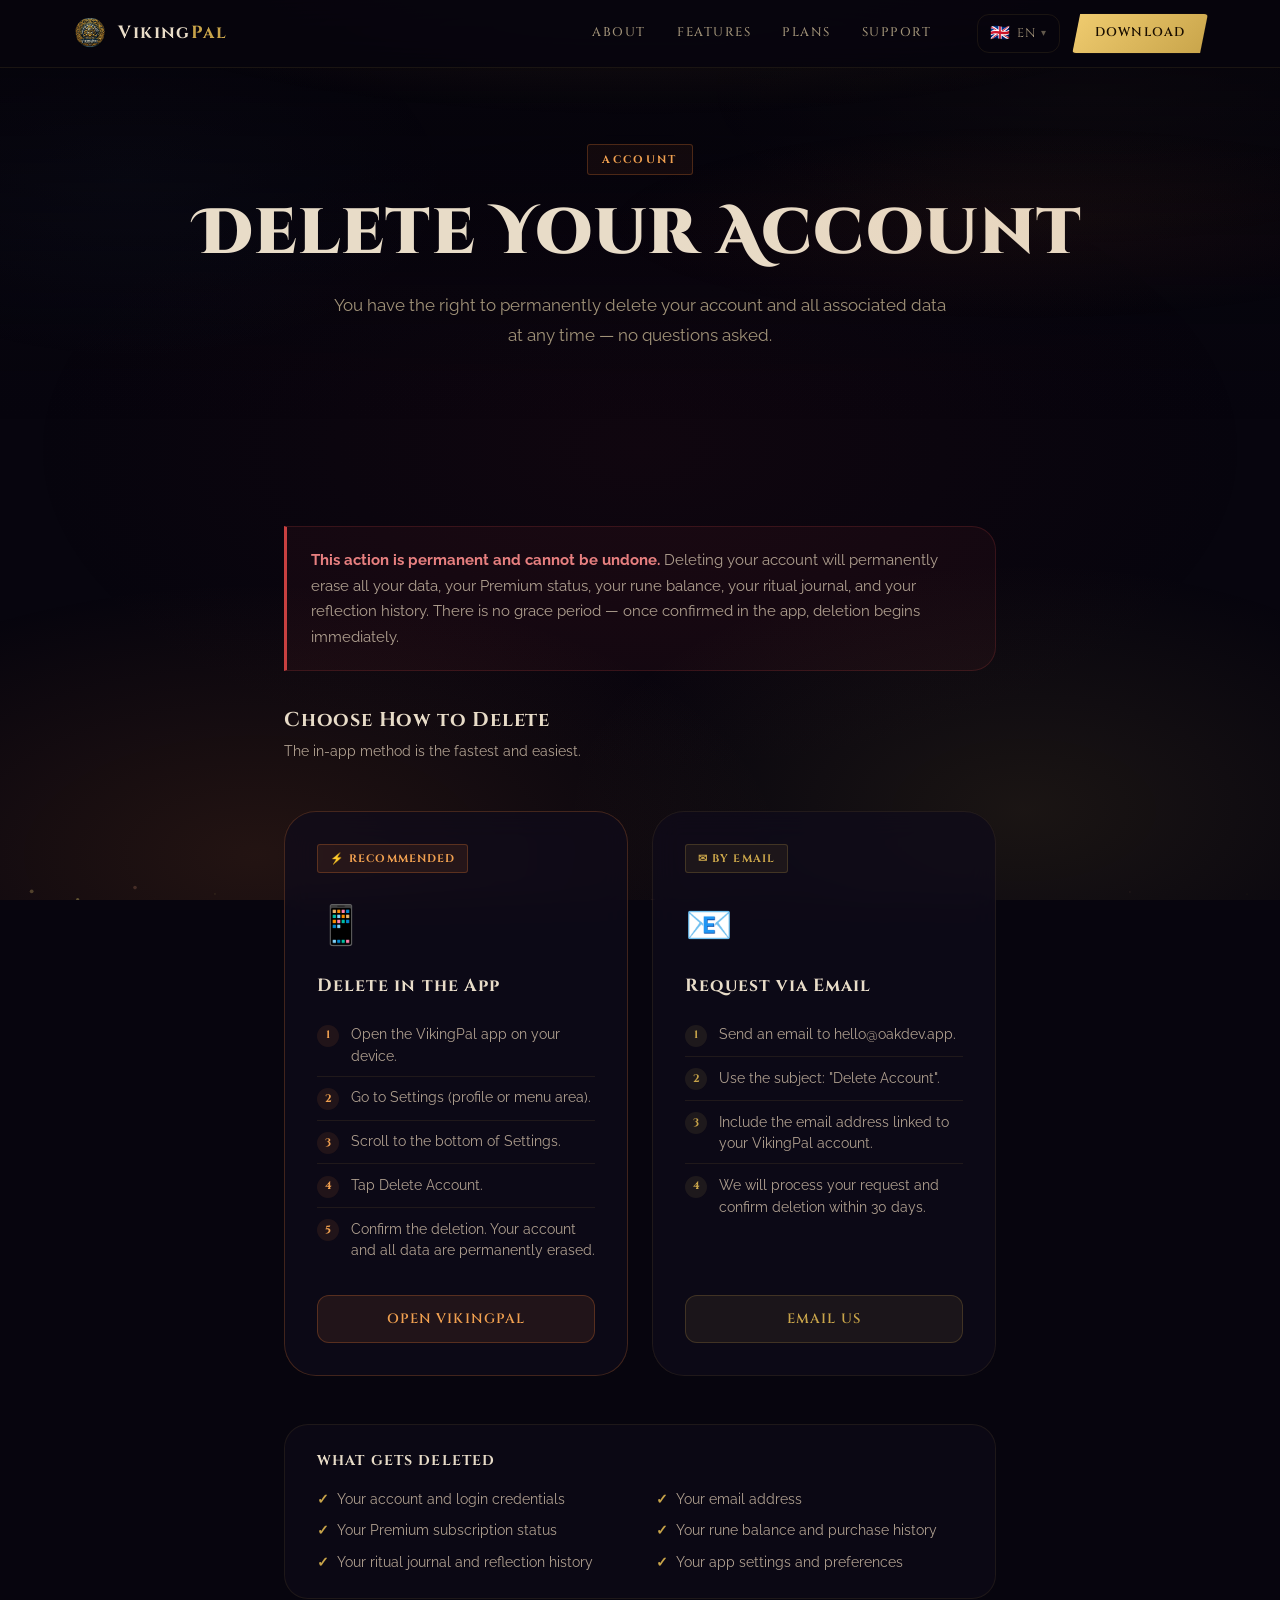
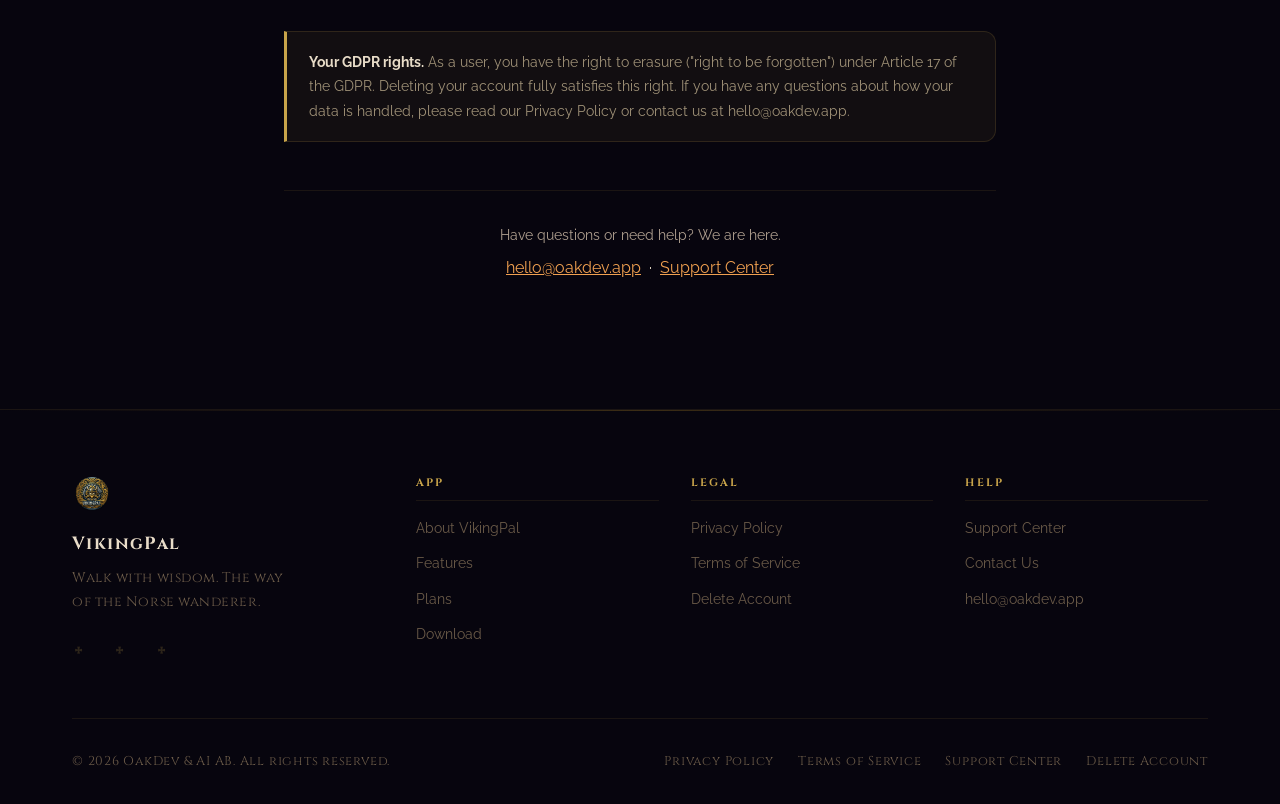
==== commit 403d0d76: "Rewrite all site copy from Christian app to Norse/Asa tro guidance The live site mixed in copy from " ====
--- a/delete-account/index.html
+++ b/delete-account/index.html
@@ -12,7 +12,7 @@
   <meta property="og:title" content="Delete Account — VikingPal">
   <meta property="og:description" content="Permanently delete your VikingPal account and all your data in seconds — directly from the app or by email.">
   <meta property="og:type" content="website">
-  <link rel="icon" type="image/svg+xml" href="../assets/icon.svg">
+  <link rel="icon" type="image/png" href="../assets/mainlogo.png">
   <link rel="preconnect" href="https://fonts.googleapis.com">
   <link rel="preconnect" href="https://fonts.gstatic.com" crossorigin>
   <link href="https://fonts.googleapis.com/css2?family=Cinzel+Decorative:wght@400;700;900&family=Cinzel:wght@400;500;600;700&family=Raleway:wght@300;400;500;600;700&display=swap" rel="stylesheet">
@@ -232,7 +232,7 @@
   <nav class="nav nav--scrolled" id="nav" role="navigation" aria-label="Main">
     <div class="nav__container">
       <a href="/" class="nav__logo" aria-label="VikingPal — Home">
-        <img src="../assets/icon.svg" alt="VikingPal" class="nav__logo-img">
+        <img src="../assets/mainlogo-transparant.png" alt="VikingPal" class="nav__logo-img">
         <span class="nav__logo-name">Viking<span>Pal</span></span>
       </a>
       <div class="nav__links" id="navLinks">
@@ -280,7 +280,7 @@
       <!-- Warning -->
       <div class="warning-box">
         <strong data-i18n="delete.warning_title">This action is permanent and cannot be undone.</strong>
-        <span data-i18n="delete.warning_body"> Deleting your account will permanently erase all your data, your Premium status, your prayer journal, and your reflection history. There is no grace period — once confirmed in the app, deletion begins immediately.</span>
+        <span data-i18n="delete.warning_body"> Deleting your account will permanently erase all your data, your Premium status, your rune balance, your ritual journal, and your reflection history. There is no grace period — once confirmed in the app, deletion begins immediately.</span>
       </div>
 
       <!-- Method heading -->
@@ -327,7 +327,7 @@
           <li data-i18n="delete.data1">Your account and login credentials</li>
           <li data-i18n="delete.data2">Your email address</li>
           <li data-i18n="delete.data3">Your Premium subscription status</li>
-          <li data-i18n="delete.data4">Your prayer journal and prayer history</li>
+          <li data-i18n="delete.data4">Your rune balance and purchase history</li>
           <li data-i18n="delete.data5">Your reflection history and notes</li>
           <li data-i18n="delete.data6">Your app settings and preferences</li>
         </ul>
@@ -355,9 +355,9 @@
     <div class="container">
       <div class="footer__top">
         <div class="footer__brand">
-          <img src="../assets/icon.svg" alt="VikingPal" class="footer__logo">
+          <img src="../assets/mainlogo-transparant.png" alt="VikingPal" class="footer__logo">
           <div class="footer__brand-name">VikingPal</div>
-          <p class="footer__tagline" data-i18n="footer.tagline">Walk with Christ. The way of the Northern warrior.</p>
+          <p class="footer__tagline" data-i18n="footer.tagline">Walk with wisdom. The way of the Norse wanderer.</p>
           <span class="footer__rune" aria-hidden="true">᛭ ᛭ ᛭</span>
         </div>
         <nav class="footer__links" aria-label="Footer navigation">
--- a/css/styles.css
+++ b/css/styles.css
@@ -1,5 +1,5 @@
 /* ============================================================
-   VIKINGPAL — Daily Christian Companion
+   VIKINGPAL — Norse Guidance App
    Website Stylesheet · OakDev & AI AB © 2026
    Norse / Valhalla Design Language
    ============================================================ */
@@ -1011,9 +1011,9 @@
 /* ── Plans ── */
 .plans-grid {
   display: grid;
-  grid-template-columns: 1fr 1fr;
+  grid-template-columns: 1fr 1fr 1fr;
   gap: 1.5rem;
-  max-width: 900px;
+  max-width: 1200px;
   margin: 0 auto;
 }
 .plan-card {
@@ -1040,11 +1040,80 @@
   height: 3px;
   background: linear-gradient(90deg, var(--color-red), var(--color-gold), var(--color-ember));
 }
+
+/* Ragnarök plan */
+.plan-card--ragnarok {
+  border-color: rgba(200, 64, 64, 0.40);
+  background: linear-gradient(160deg, rgba(22, 8, 8, 0.85) 0%, rgba(18, 13, 28, 0.80) 100%);
+}
+.plan-card--ragnarok::before {
+  content: '';
+  position: absolute;
+  top: 0; left: 0; right: 0;
+  height: 3px;
+  background: linear-gradient(90deg, #8b1c1c, #c84040, #e07830, #c8a44a);
+}
+.plan-card--ragnarok:hover {
+  border-color: rgba(200, 64, 64, 0.65);
+  box-shadow: 0 0 60px rgba(200, 64, 64, 0.18), var(--shadow-card);
+}
+.ragnarok-logo-wrap {
+  width: 52px;
+  height: 52px;
+  border-radius: 50%;
+  overflow: hidden;
+  background: rgba(200, 64, 64, 0.08);
+  border: 1px solid rgba(200, 64, 64, 0.25);
+  flex-shrink: 0;
+  margin-right: 0.75rem;
+  display: flex;
+  align-items: center;
+  justify-content: center;
+}
+.ragnarok-logo-img {
+  width: 100%;
+  height: 100%;
+  object-fit: contain;
+}
+.ragnarok-title {
+  color: #e88080;
+}
+.plan-tag--ragnarok {
+  border-color: rgba(200, 64, 64, 0.35);
+  color: var(--color-red-light);
+  background: rgba(200, 64, 64, 0.08);
+}
+.btn--ragnarok {
+  display: inline-flex;
+  align-items: center;
+  gap: 0.5rem;
+  padding: 0.8rem 1.8rem;
+  border-radius: var(--radius);
+  font-family: var(--font-heading);
+  font-weight: 700;
+  font-size: 0.85rem;
+  letter-spacing: 0.10em;
+  text-transform: uppercase;
+  cursor: pointer;
+  transition: var(--transition);
+  background: linear-gradient(135deg, #8b1c1c 0%, #c84040 50%, #e07830 100%);
+  color: #fff;
+  border: 1px solid rgba(200, 64, 64, 0.40);
+  box-shadow: 0 4px 24px rgba(200, 64, 64, 0.28);
+  text-decoration: none;
+}
+.btn--ragnarok:hover {
+  transform: translateY(-2px);
+  box-shadow: 0 8px 40px rgba(200, 64, 64, 0.42);
+  background: linear-gradient(135deg, #a02020 0%, #d85050 50%, #f09040 100%);
+}
 .plan-card-header {
   display: flex;
   align-items: flex-start;
   justify-content: space-between;
+  gap: 0.5rem;
   margin-bottom: 0.5rem;
+  flex-wrap: wrap;
 }
 .card-title {
   font-family: var(--font-heading);
@@ -1407,6 +1476,7 @@
 /* ===== RESPONSIVE ===== */
 @media (max-width: 1100px) {
   .feature-grid { grid-template-columns: repeat(2, 1fr); }
+  .plans-grid   { grid-template-columns: 1fr 1fr; max-width: 780px; }
 }
 
 @media (max-width: 900px) {
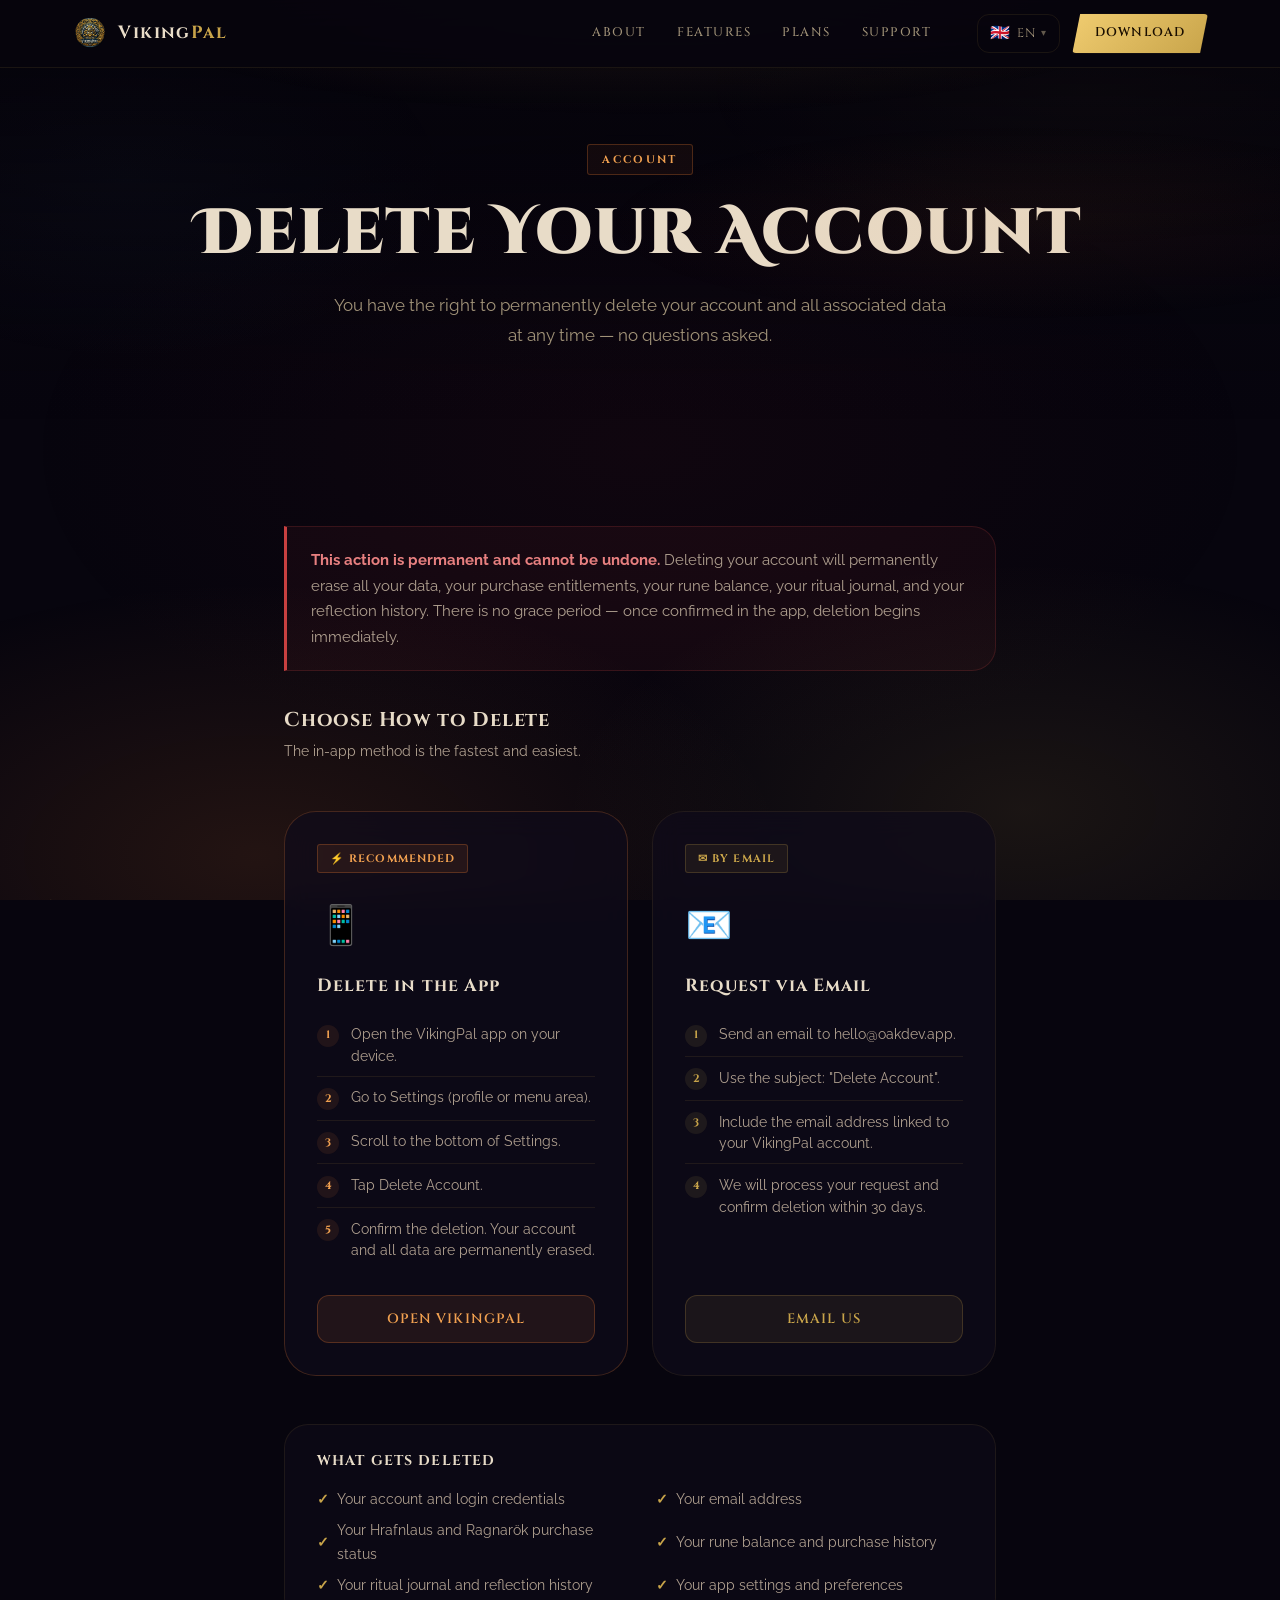
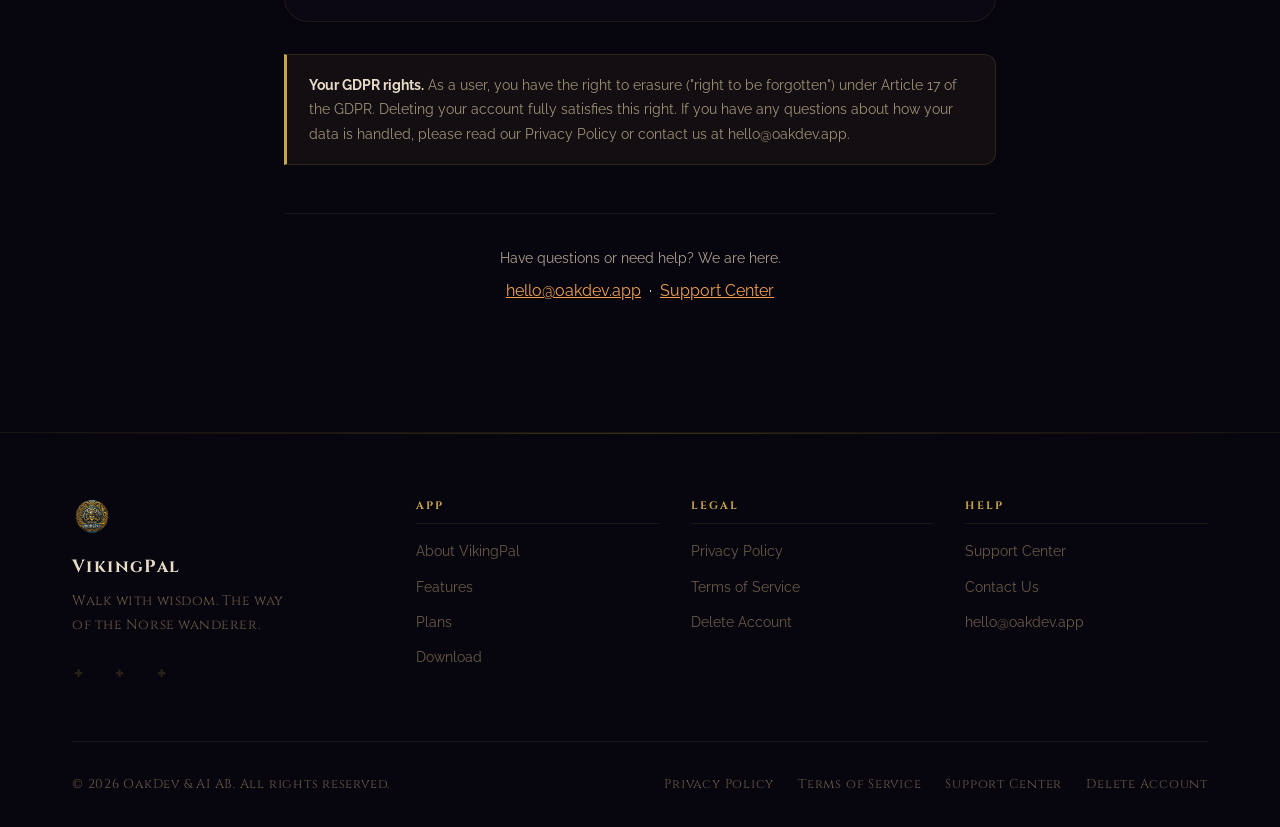
==== commit 0f04e11e: "Replace subscription marketing with Hrafnlaus and Ragnarök one-time IAP tiers. Update plans, FAQ, le" ====
--- a/delete-account/index.html
+++ b/delete-account/index.html
@@ -280,7 +280,7 @@
       <!-- Warning -->
       <div class="warning-box">
         <strong data-i18n="delete.warning_title">This action is permanent and cannot be undone.</strong>
-        <span data-i18n="delete.warning_body"> Deleting your account will permanently erase all your data, your Premium status, your rune balance, your ritual journal, and your reflection history. There is no grace period — once confirmed in the app, deletion begins immediately.</span>
+        <span data-i18n="delete.warning_body"> Deleting your account will permanently erase all your data, your purchase entitlements, your rune balance, your ritual journal, and your reflection history. There is no grace period — once confirmed in the app, deletion begins immediately.</span>
       </div>
 
       <!-- Method heading -->
@@ -326,7 +326,7 @@
         <ul>
           <li data-i18n="delete.data1">Your account and login credentials</li>
           <li data-i18n="delete.data2">Your email address</li>
-          <li data-i18n="delete.data3">Your Premium subscription status</li>
+          <li data-i18n="delete.data3">Your Hrafnlaus and Ragnarök purchase status</li>
           <li data-i18n="delete.data4">Your rune balance and purchase history</li>
           <li data-i18n="delete.data5">Your reflection history and notes</li>
           <li data-i18n="delete.data6">Your app settings and preferences</li>
